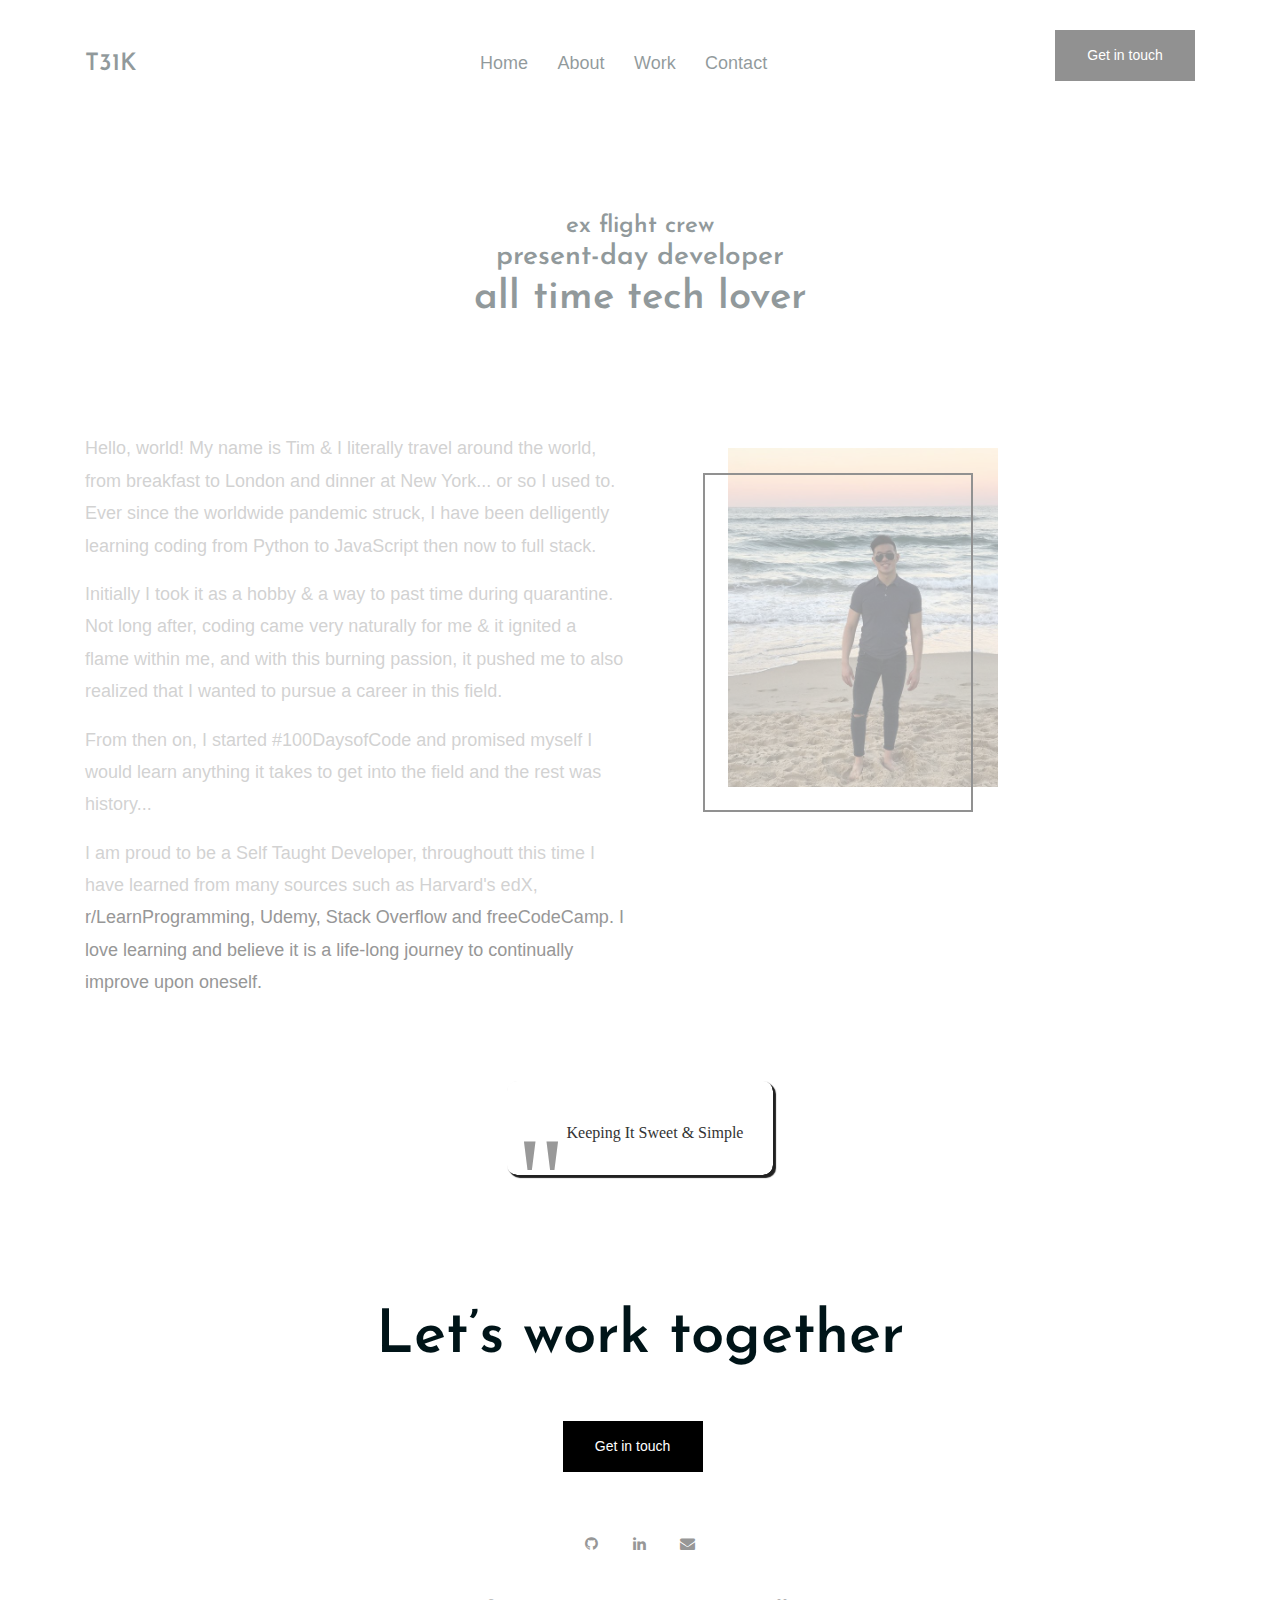
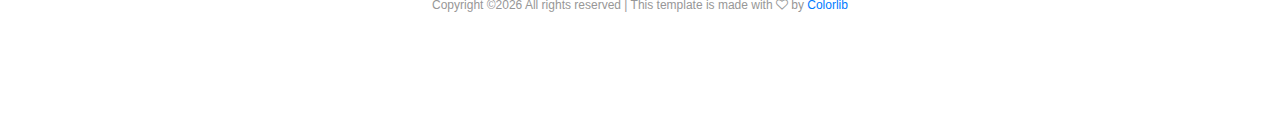
==== about.html @ 77ac190a "Update about" ====
<!DOCTYPE html>
<html lang="en">
<head>
	<title>About | T31K</title>
	<meta charset="UTF-8">
	<meta name="description" content="Riddle - Portfolio Template">
	<meta name="keywords" content="portfolio, riddle, onepage, creative, html">
	<meta name="viewport" content="width=device-width, initial-scale=1.0">
	<!-- Favicon -->   
	<link href="img/favicon.ico" rel="shortcut icon"/>

	<!-- Google Fonts -->
	<link href="https://fonts.googleapis.com/css?family=Josefin+Sans:400,400i,600,600i,700" rel="stylesheet">

	<!-- Stylesheets -->
	<link rel="stylesheet" href="css/bootstrap.min.css"/>
	<link rel="stylesheet" href="css/font-awesome.min.css"/>
	<link rel="stylesheet" href="css/style.css"/>


	<!--[if lt IE 9]>
	  <script src="https://oss.maxcdn.com/html5shiv/3.7.2/html5shiv.min.js"></script>
	  <script src="https://oss.maxcdn.com/respond/1.4.2/respond.min.js"></script>
	<![endif]-->

</head>
<body>
	<!-- Page Preloder -->
	<div id="preloder">
		<div class="loader"></div>
	</div>
	
	<!-- header section start -->
	<header class="header-section">
		<div class="container">
			<div class="row">
				<div class="col-lg-4 col-md-3">
					<div class="logo">
						<h2 class="site-logo">T31K</h2>
					</div>
				</div>
				<div class="col-lg-8 col-md-9">
					<a href="" class="site-btn header-btn">Get in touch</a>
					<nav class="main-menu">
						<ul>
							<li><a href="index.html">Home</a></li>
							<li><a href="about.html">About</a></li>
							<li><a href="work.html">Work</a></li>
							<li><a href="contact.html">Contact</a></li>
						</ul>
					</nav>
				</div>
			</div>
		</div>
		<div class="nav-switch">
			<i class="fa fa-bars"></i>
		</div>
	</header>
	<!-- header section end -->

	<!-- intro section start -->
	<section class="intro-section">
		<div class="container text-center">
			<div class="row">
				<div class="col-xl-10 offset-xl-1">
					<h4 >ex flight crew  </h4>
					<h3>present-day developer</h3>
					<h1>all time tech lover</h1>
				</div>
			</div>
		</div>
	</section>
	<!-- intro section end -->


	<!-- page section start -->
	<section class="page-section">
		<div class="container ">
			<div class="row">
				<div class="col-lg-6 mb-3">
					<p >Hello, world! My name is Tim & I literally travel around the world, from breakfast to London and dinner at New York... or so I used to. Ever since the worldwide pandemic struck, I have been delligently learning coding from Python to JavaScript then now to full stack. </p>
					<p>Initially I took it as a hobby & a way to past time during quarantine. Not long after, coding came very naturally for me & it ignited a flame within me, and with this burning passion, it pushed me to also realized that I wanted to pursue a career in this field. </p>
					<p>From then on, I started #100DaysofCode and promised myself I would learn anything it takes to get into the field and the rest was history...</p>	
					<p>I am proud to be a Self Taught Developer, throughoutt this time I have learned from many sources such as Harvard's edX, r/LearnProgramming, Udemy, Stack Overflow and freeCodeCamp. I love learning and believe it is a life-long journey to continually improve upon oneself. </p>
				
				</div>
				<div class="col-lg-5 offset-lg-1  mt-3 mx-auto w-100">
					<figure class="pic-frame">
						<img src="img/about.png" alt="">
					</figure>
				</div>
				
				<div class="blockquotetext w-100">	
				<blockquote>
					Keeping It Sweet & Simple
					
				  </blockquote>
				</div> 
			</div>
		</div>
	</section>
	<!-- page section end -->

	<!-- footer section start -->
	<footer class="footer-section text-center">
		<div class="container">
			<h2 class="section-title mb-5">Let’s work together</h2>
			<a href="malito@t31kmunwong@gmail.com" class="site-btn">Get in touch</a>
			<div class="social-links">
				<a href="github.com/T31K"><span class="fa fa-github"></span></a>
				<a href="linkedin.com/in/teikmunwong"><span class="fa fa-linkedin"></span></a>
				<a href="mailto:t31kmunwong@gmail.com"><span class="fa fa-envelope"></span></a>
				
			</div>
			<div class="copyright"><!-- Link back to Colorlib can't be removed. Template is licensed under CC BY 3.0. -->
Copyright &copy;<script>document.write(new Date().getFullYear());</script> All rights reserved | This template is made with <i class="fa fa-heart-o" aria-hidden="true"></i> by <a href="https://colorlib.com" target="_blank">Colorlib</a>
<!-- Link back to Colorlib can't be removed. Template is licensed under CC BY 3.0. -->
</div>
		</div>
	</footer>
	<!-- footer section end -->


	<!--====== Javascripts & Jquery ======-->
	<script src="js/jquery-2.1.4.min.js"></script>
	<script src="js/bootstrap.min.js"></script>
	<script src="js/mixitup.min.js"></script>
	<script src="js/magnific-popup.min.js"></script>
	<script src="js/main.js"></script>
</body>
</html>
---- css/style.css ----
/* =================================
------------------------------------
  Riddle - Portfolio
  Version: 1.0
 ------------------------------------ 
 ====================================*/

/*----------------------------------------*/
/* Template default CSS
/*----------------------------------------*/

html,
body {
  height: 100%;
  font-family: 'Josefin Sans', sans-serif;
}

h1,
h2,
h3,
h4,
h5,
h6 {
  color: #001418;
  margin: 0;
  font-weight: 600;
  font-family: 'Josefin Sans', sans-serif;
}

p {
  font-size: 18px;
  color: #979797;
  line-height: 1.8;
}

img {
  max-width: 100%;
}

input:focus,
select:focus,
button:focus,
textarea:focus {
  outline: none;
}

a:hover,
a:focus {
  text-decoration: none;
  outline: none;
}

ul,
ol {
  padding: 0;
  margin: 0;
}

/*------------------------
  Helper css
--------------------------*/
.body-pad {
  padding: 0 40px;
}

.spad {
  padding: 100px 0;
}

.pt100 {
  padding-top: 100px;
}

.set-bg {
  background-repeat: no-repeat;
  background-size: cover;
}

.section-title {
  font-size: 60px;
}

.section-title span {
  color: #979797;
}

/*------------------------
  Common Elements
--------------------------*/
.element {
  margin-bottom: 100px;
}

.element:last-child {
  margin-bottom: 0;
}

/*=== Preloder ===*/
#preloder {
  position: fixed;
  width: 100%;
  height: 100%;
  top: 0;
  left: 0;
  z-index: 999999;
  background: #fff;
}

.loader {
  width: 30px;
  height: 30px;
  border: 3px solid #000;
  position: absolute;
  top: 50%;
  left: 50%;
  margin-top: -13px;
  margin-left: -13px;
  border-radius: 60px;
  border-left-color: transparent;
  animation: loader 0.8s linear infinite;
  -webkit-animation: loader 0.8s linear infinite;
}

@keyframes loader {
  0% {
    -webkit-transform: rotate(0deg);
            transform: rotate(0deg);
  }
  50% {
    -webkit-transform: rotate(180deg);
            transform: rotate(180deg);
  }
  100% {
    -webkit-transform: rotate(360deg);
            transform: rotate(360deg);
  }
}

@-webkit-keyframes loader {
  0% {
    -webkit-transform: rotate(0deg);
  }
  50% {
    -webkit-transform: rotate(180deg);
  }
  100% {
    -webkit-transform: rotate(360deg);
  }
}

/*=== Buttons ===*/
.site-btn {
  display: inline-block;
  font-size: 14px;
  min-width: 140px;
  text-align: center;
  padding: 15px 10px;
  position: relative;
  color: #fff;
  border: none;
  background-color: #000;
  margin-right: 15px;
  z-index: 1;
}

.site-btn.btn-fade {
  background-color: #979797;
}

.site-btn.btn-line {
  background: none;
  border: 2px solid #000;
  color: #000;
  padding: 13px 10px;
}

.site-btn.btn-line:hover {
  color: #000;
}

.site-btn.btn-line-fade {
  background: none;
  border: 2px solid #979797;
  color: #979797;
  padding: 13px 10px;
}

.site-btn.btn-line-fade:hover {
  color: #979797;
}

.site-btn:hover {
  color: #fff;
}

/*===  Accordion  ===*/
.accordion-area .panel {
  margin-bottom: 30px;
}

.accordion-area .panel-header {
  background: #000;
  color: #fff;
  display: block;
  padding: 12px 50px;
  padding-left: 30px;
  font-size: 14px;
  font-weight: 600;
  position: relative;
  border: 2px solid #000;
  -webkit-transition: all 0.4s ease-out 0s;
  -o-transition: all 0.4s ease-out 0s;
  transition: all 0.4s ease-out 0s;
}

.accordion-area .panel-header.active {
  background: transparent;
  color: #000;
}

.accordion-area .panel-header.active .panel-link:after {
  content: "-";
  color: #000;
}

.accordion-area .panel-header.active .panel-link.collapsed:after {
  content: "+";
}

.accordion-area .panel-link {
  position: absolute;
  right: 0;
  top: 0;
  height: 100%;
  width: 50px;
  border: none;
  cursor: pointer;
  background: transparent;
}

.accordion-area .panel-body p {
  font-size: 14px;
  margin-bottom: 0;
  padding-top: 25px;
}

.accordion-area .panel-body {
  padding: 0 5px;
}

.accordion-area .panel-link:after {
  content: "+";
  position: absolute;
  left: 50%;
  font-size: 16px;
  font-weight: 700;
  top: 50%;
  color: #fff;
  line-height: 16px;
  margin-top: -8px;
  margin-left: -4px;
}

/*===  Tab  ===*/
.tab-element .nav-tabs {
  border-bottom: none;
  margin-bottom: 35px;
}

.tab-element .nav-tabs .nav-link {
  border: 2px solid #000;
  background: #000;
  border-radius: 0;
  margin-right: 10px;
  font-size: 14px;
  font-weight: 500;
  color: #222;
  padding: 15px 40px;
  min-width: 118px;
  font-size: 16px;
  color: #fff;
  margin-bottom: 10px;
}

.tab-element .nav-tabs .nav-item:last-child .nav-link {
  margin-right: 0;
}

.tab-element .nav-tabs .nav-link.active {
  background: transparent;
  color: #000;
}

.tab-element .tab-pane h4 {
  font-size: 18px;
  margin: 25px 0 20px;
}

.tab-element .tab-pane p {
  font-size: 14px;
}

.circle-progress {
  text-align: center;
  position: relative;
}

.circle-progress canvas {
  -webkit-transform: rotate(90deg);
  -ms-transform: rotate(90deg);
  transform: rotate(90deg);
}

.circle-progress .progress-info {
  position: absolute;
  width: 100%;
  top: 30%;
}

.circle-progress .progress-info h2 {
  font-size: 36px;
}

.circle-progress .progress-info p {
  color: #979797;
  font-size: 16px;
  line-height: normal;
}

/*===  Icon Box  ===*/
.icon-box {
  display: -webkit-box;
  display: -ms-flexbox;
  display: flex;
}

.icon-box .icon h2 {
  font-size: 60px;
}

.icon-box .icon-box-content {
  padding-left: 25px;
  padding-top: 10px;
}

.icon-box .icon-box-content h3 {
  font-size: 24px;
  margin-bottom: 25px;
}

/*------------------------
    Header Section
--------------------------*/
.header-section {
  padding-top: 30px;
  padding-bottom: 20px;
  position: relative;
}

.site-logo {
  font-size: 24px;
  padding-top: 20px;
}

.main-menu ul {
  list-style: none;
}

.main-menu ul li {
  display: inline;
}

.main-menu ul li a {
  display: inline-block;
  font-size: 18px;
  color: #001418;
  margin-left: 15px;
  margin-right: 10px;
  padding: 20px 0 5px;
}

.header-btn {
  float: right;
  margin-right: 0;
}

.nav-switch {
  display: none;
}

/*------------------------
    Intro Section
--------------------------*/
.intro-section {
  padding: 110px 0;
}

/*------------------------
    Portfolio Section
--------------------------*/
.portfolio-section {
  overflow: hidden;
}

.portfolio-filter {
  list-style: none;
  padding-bottom: 100px;
}

.portfolio-filter li {
  font-size: 16px;
  display: inline-block;
  margin-right: 30px;
  padding-bottom: 10px;
  color: #979797;
  cursor: pointer;
}

.portfolio-filter li.mixitup-control-active {
  color: #001418;
}

.portfolios-area .gallery-block {
  padding: 0;
}

.gallery-block {
  position: relative;
}

.portfolio-item {
  display: block;
  width: 100%;
  height: 600px;
  background-position: center center;
  position: relative;
  margin-bottom: 30px;
}

.portfolio-item .pi-inner {
  position: absolute;
  width: 100%;
  height: 100%;
  left: 0;
  top: 0;
  background: transparent;
  -webkit-transition: all 0.4s ease 0s;
  -o-transition: all 0.4s ease 0s;
  transition: all 0.4s ease 0s;
}


.portfolio-item .pi-inner h2 {
  opacity: 0;
  font-size: 30px;
  font-weight: 400;
  position: absolute;
  left: 50px;
  bottom: 50px;
  color: #fff;
  letter-spacing: 10px;
  -webkit-transition: all 0.3s ease 0s;
  -o-transition: all 0.3s ease 0s;
  transition: all 0.3s ease 0s;
}

.portfolio-item:hover .pi-inner {
  background: rgba(0, 20, 24, 0.8);
}


.portfolio-item:hover .pi-inner h2 {
  opacity: 1;
  letter-spacing: 0;
}

.portfolio-meta {
  padding-bottom: 45px;
}

.portfolio-meta h2 {
  font-size: 24px;
}

.portfolio-meta p {
  font-size: 14px;
  color: #a6a6a6;
  margin-bottom: 0;
}

.portfolio-intro {
  display: block;
}

.img-popup-warp .mfp-content {
  opacity: 0;
  -webkit-transform: scale(0.8);
  -ms-transform: scale(0.8);
  transform: scale(0.8);
  -webkit-transition: all 0.4s;
  -o-transition: all 0.4s;
  transition: all 0.4s;
}

.img-popup-warp.mfp-ready .mfp-content {
  opacity: 1;
  -webkit-transform: scale(1);
  -ms-transform: scale(1);
  transform: scale(1);
}

/*------------------------
    Footer Section
--------------------------*/
.footer-section {
  padding: 110px 0;
}

.footer-section .copyright {
  font-size: 12px;
  color: #979797;
}

.social-links {
  margin-top: 60px;
  margin-bottom: 40px;
}

.social-links a {
  color: #979797;
  font-size: 15px;
  margin-right: 30px;
}

.social-links a:last-child {
  margin-right: 0;
}

/*------------------------
    About Page
--------------------------*/
.pic-frame {
  position: relative;
  padding-left: 25px;
  padding-bottom: 25px;
  display: inline-block;
}

.pic-frame:after {
  position: absolute;
  content: "";
  width: calc(100% - 25px);
  height: calc(100% - 25px);
  bottom: 0;
  left: 0;
  border: 2px solid #000;
  z-index: 1;
}

.milestone {
  margin-top: 15px;
}

.milestone h2 {
  font-size: 60px;
}

.milestone h2 span {
  font-size: 18px;
  color: #979797;
}

/*------------------------
    Blog Page
--------------------------*/
.blog-item {
  margin-bottom: 70px;
}

.blog-item .read-more {
  color: #000;
  position: relative;
  display: inline-block;
  padding-bottom: 5px;
  line-height: 18px;
  font-size: 18px;
}

.blog-item .read-more:after {
  position: absolute;
  content: '';
  width: 100%;
  height: 2px;
  bottom: 0;
  left: 0;
  background: #000;
}

.thumb {
  margin-bottom: 30px;
}

.blog-content h2 {
  font-size: 24px;
  margin-bottom: 15px;
}

.blog-content .blog-meta {
  font-size: 13px;
  color: #979797;
  margin-bottom: 30px;
}

.blog-content p {
  margin-bottom: 30px;
}

/*------------------------
    Contact Page
--------------------------*/
.contect-tect {
  text-align: center;
  margin-bottom: 70px;
}

.contect-tect h2 {
  font-size: 24px;
  margin-bottom: 30px;
}

.contect-tect p {
  font-size: 17px;
}

.contact-form {
  display: block;
  width: 100%;
}

.contact-form input {
  padding-left: 25px;
  height: 60px;
  width: 100%;
  border: none;
  border-bottom: 2px solid #000;
  margin-bottom: 30px;
  font-size: 12px;
}

.contact-form textarea {
  padding-left: 25px;
  height: 200px;
  width: 100%;
  border: none;
  border-bottom: 2px solid #000;
  margin-bottom: 30px;
  font-size: 12px;
}

.contact-form ::-webkit-input-placeholder {
  font-style: italic;
}

.contact-form :-ms-input-placeholder {
  font-style: italic;
}

.contact-form ::-ms-input-placeholder {
  font-style: italic;
}

.contact-form ::placeholder {
  font-style: italic;
}

/* ===========================
  Responsive
==============================*/
@media only screen and (max-width: 1448px) {
  .home-2.container {
    width: auto;
  }
}

/* Medium screen : 992px. */
@media only screen and (min-width: 992px) and (max-width: 1199px) {
  .portfolio-item {
    height: 450px;
  }
}

/* Tablet :768px. */
@media only screen and (min-width: 768px) and (max-width: 991px) {
  .body-pad {
    padding: 0 30px;
  }
  .portfolio-item {
    height: 350px;
  }
}

/* Large Mobile :480px. */
@media only screen and (max-width: 767px) {
  .body-pad {
    padding: 0 15px;
  }
  .main-menu {
    position: absolute;
    background: #efefef;
    width: 100%;
    z-index: 999;
    left: 0;
    top: 30px;
    padding-top: 15px;
    display: none;
  }
  .main-menu ul li a {
    padding: 10px 15px;
    border-bottom: 1px solid #ddd;
    display: block;
  }
  .main-menu ul li {
    display: block;
  }
  .main-menu ul li:last-child a {
    border-bottom: none;
  }
  .home-2 {
    text-align: left;
  }
  .home-2 .main-menu {
    top: 99px;
  }
  .nav-switch {
    position: absolute;
    right: 25px;
    font-size: 30px;
    color: #333;
    top: 35px;
    display: block;
  }
  .header-btn {
    display: none;
  }
  .section-title {
    font-size: 45px;
  }
  .portfolio-filter {
    text-align: center;
  }
}

/* small Mobile :320px. */
@media only screen and (max-width: 479px) {
  .section-title {
    font-size: 30px;
  }
}

.fsd{
  font-size: 2rem;
  color: #f2aaaa;
  padding-left: 1.5em;
  padding-right: 1.5em;
}

.title{
  color: #a6dcef;
}

@import url('https://fonts.googleapis.com/css2?family=Poppins:wght@200;300;400;500;600;700&display=swap');
*{
  margin: 0;
  padding: 0;
  box-sizing: border-box;
  font-family: 'Poppins', sans-serif;
}

::selection{
  color: #fff;
  background: #6665ee;
}
.skill-bars{
  margin: 0 auto;
  padding: 25px 30px;
  width: 80%;
  height: 25rem;
  background: #fff;
  box-shadow: 5px 5px 20px rgba(0,0,0,0.2);
  border-radius: 10px;
}
.skill-bars .bar{
  margin: 20px 0;
}
.skill-bars .bar:first-child{
  margin-top: 0px;
}
.skill-bars .bar .info{
  margin-bottom: 5px;
}
.skill-bars .bar .info span{
  font-weight: 500;
  font-size: 17px;
  opacity: 0;
  animation: showText 0.5s 1s linear forwards;
}
@keyframes showText {
  100%{
    opacity: 1;
  }
}
.skill-bars .bar .progress-line{
  height: 10px;
  width: 100%;
  background: #f0f0f0;
  position: relative;
  transform: scaleX(0);
  transform-origin: left;
  border-radius: 10px;
  box-shadow: inset 0 1px 1px rgba(0,0,0,0.05),
              0 1px rgba(255,255,255,0.8);
  animation: animate 1s cubic-bezier(1,0,0.5,1) forwards;
}
@keyframes animate {
  100%{
    transform: scaleX(1);
  }
}
.bar .progress-line span{
  height: 100%;
  position: absolute;
  border-radius: 10px;
  transform: scaleX(0);
  transform-origin: left;
  background: #3282b8;
  animation: animate 1s 1s cubic-bezier(1,0,0.5,1) forwards;
}
.bar .progress-line.html span{
  width: 90%;
}
.bar .progress-line.css span{
  width: 60%;
}
.bar .progress-line.jquery span{
  width: 85%;
}
.bar .progress-line.python span{
  width: 50%;
}
.bar .progress-line.mysql span{
  width: 75%;
}
.progress-line span::before{
  position: absolute;
  content: "";
  top: -10px;
  right: 0;
  height: 0;
  width: 0;
  border: 7px solid transparent;
  border-bottom-width: 0px;
  border-right-width: 0px;
  border-top-color: #000;
  opacity: 0;
  animation: showText2 0.5s 1.5s linear forwards;
}
.progress-line span::after{
  position: absolute;
  top: -28px;
  right: 0;
  font-weight: 500;
  background: #000;
  color: #fff;
  padding: 1px 8px;
  font-size: 12px;
  border-radius: 3px;
  opacity: 0;
  animation: showText2 0.5s 1.5s linear forwards;
}
@keyframes showText2 {
  100%{
    opacity: 1;
  }
}
.progress-line.html span::after{
  content: "90%";
}
.progress-line.css span::after{
  content: "60%";
}
.progress-line.jquery span::after{
  content: "85%";
}
.progress-line.python span::after{
  content: "50%";
}
.progress-line.mysql span::after{
  content: "75%";
}
blockquote {
  position: relative;
  display: inline-block;
  background: ;
  padding: 40px 30px 30px 60px;
  border-radius: 10px;
  font-family: 'Bitter', serif;
  color: #333;
  text-align: left;
  
  box-shadow: 1px 1px 1px #222,
              2px 2px 1px #222,
              3px 3px 1px #222;
  transition-duration: .3s;
  
  span.author {
    position: relative;
    display: block;
    text-align: right;
    margin-top: 5px;
    color: #999;
    
    i {
      position: relative;
      background: #eee;
      padding-left: 5px;
      font-style: italic;
      z-index: 5;
    }
    
    &::before {
      display: block;
      content: "";
      position: absolute;
      top: 50%;
      left: 0;
      width: 100%;
      height: 1px;
      background: #ccc;
      z-index: 1;
    }
  }
  
  &:hover {
    box-shadow: 1px 1px 5px #999,
                2px 2px 6px #999,
                3px 3px 7px #999;
  }
  
  &::before {
    display: block;
    position: absolute;
    top: 10px;
    left: 10px;
    content: "\"";
    font-family: 'Bitter', serif;
    font-size: 120px;
    color: #999
  }
}

.blockquotetext{
  text-align: center;
  padding-top: 50px;
}


@keyframes load{
  from {
    width: 0%
  }
}
@-webkit-keyframes load{
  from {
    width: 0%
  }
}
@-moz-keyframes load{
  from {
    width: 0%
  }
}
@-o-keyframes load{
  from {
    width: 0%
  }
}

.bar{
  background-color: none;
  padding: 2px;
  border-radius: 15px;
  margin-bottom: 5px;
  font-size: 14px;
  color: #FFF;
  font-weight: 200;
}
.bar::before{
  content:  attr(data-skill);
  background-color: #f3b0ff;
  display: inline-block;
  padding: 5px 0 5px 10px;
  border-radius: inherit;
  animation: load 2s 0s;
  -webkit-animation: load 2s 0s;
  -moz-animation: load 2s 0s;
  -o-animation: load 2s 0s;
}

.bar.front::before{
  background-color: #3282b8;
}
.bar.back::before{
  background-color: #0f4c75;
}

.bar.learning::before{
  width: calc(20% - 10px);
}
.bar.basic::before{
  width: calc(40% - 10px);
}
.bar.intermediate::before{
  width: calc(60% - 10px);
}
.bar.advanced::before{
  width: calc(80% - 10px);
}
.bar.expert::before{
  width: calc(100% - 10px);
}

.view-btn{
  margin: 0 auto !important;
  align-content: center !important;
  width: 50%;
  height: 50%;
  background: black !important;
  border: none !important;
}
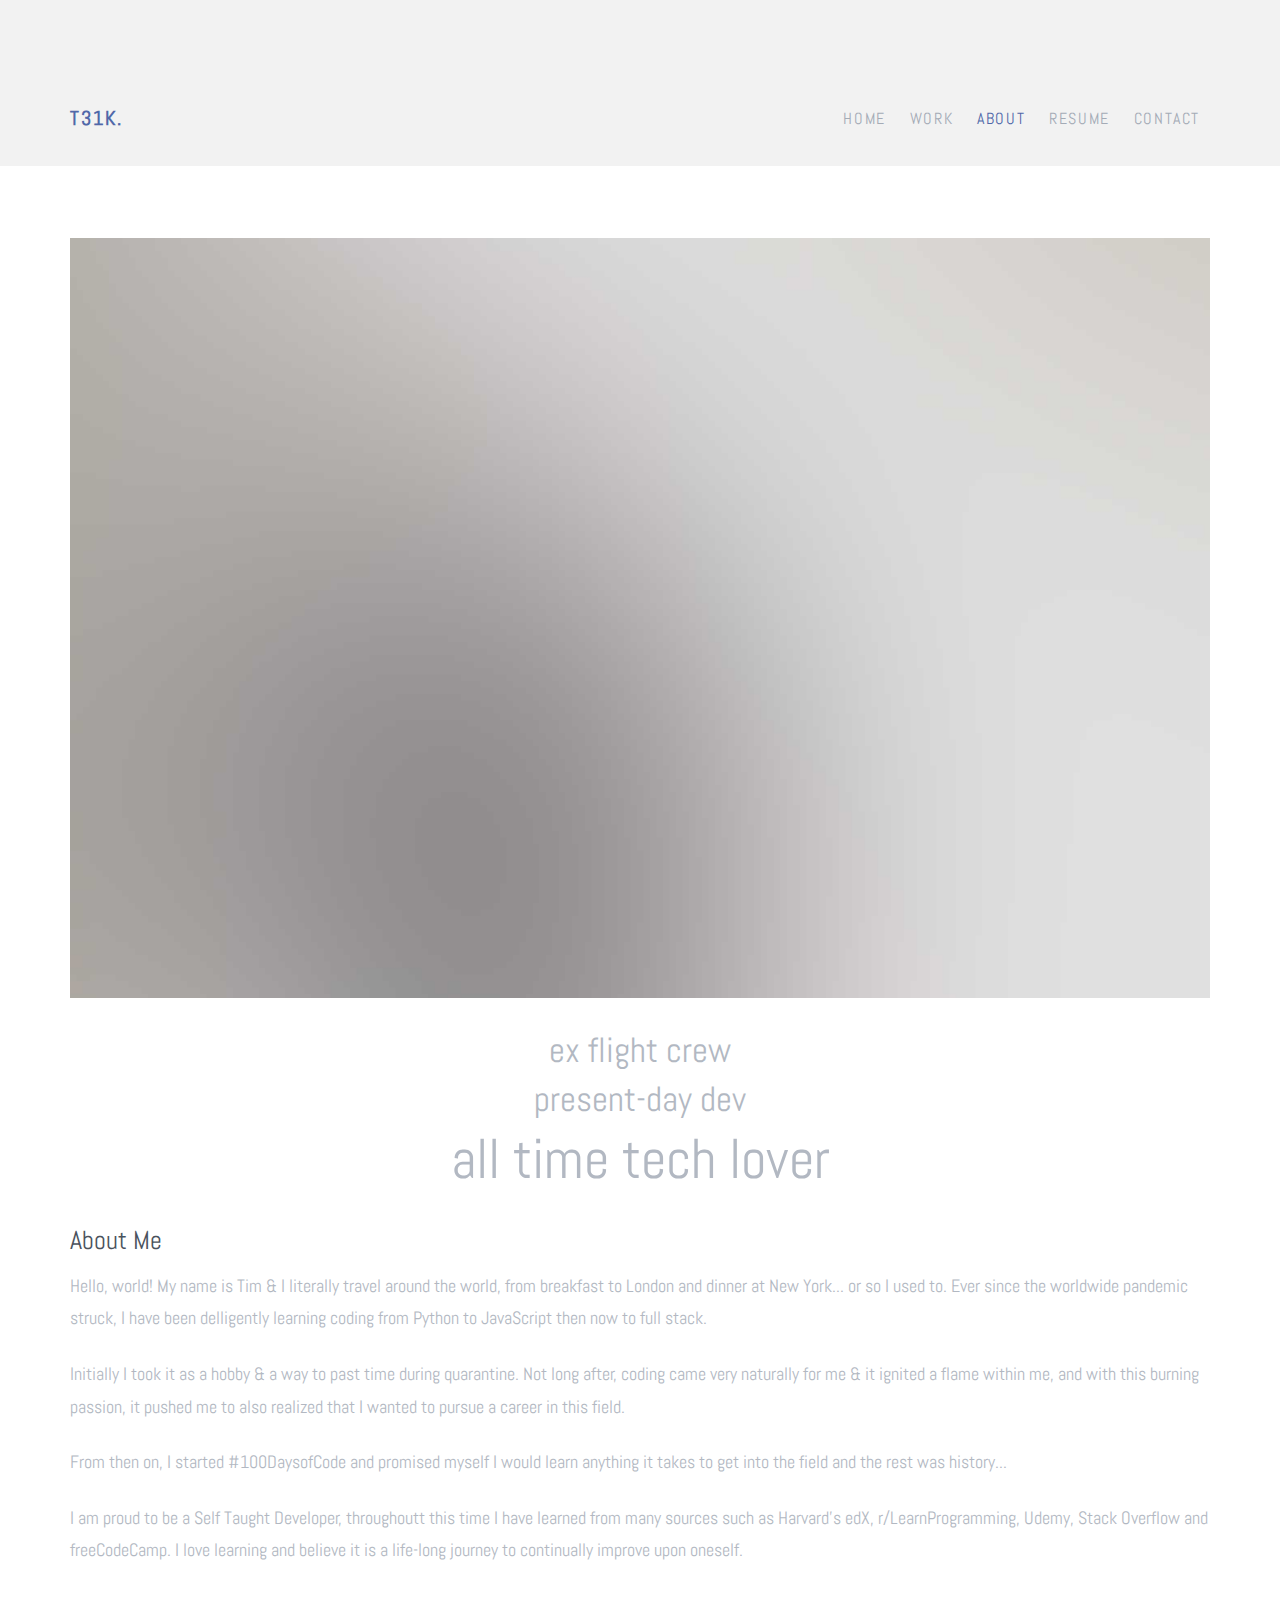
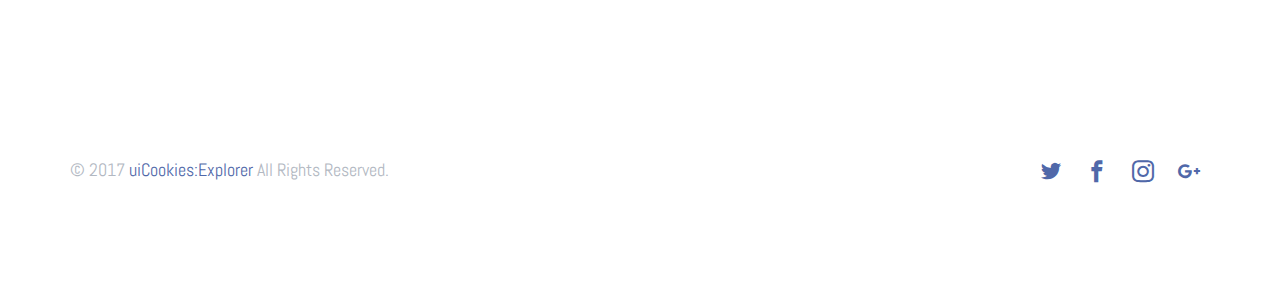
==== commit 856934b1: "Revamp theme" ====
--- a/about.html
+++ b/about.html
@@ -1,131 +1,105 @@
-<!DOCTYPE html>
-<html lang="en">
-<head>
-	<title>About | T31K</title>
-	<meta charset="UTF-8">
-	<meta name="description" content="Riddle - Portfolio Template">
-	<meta name="keywords" content="portfolio, riddle, onepage, creative, html">
-	<meta name="viewport" content="width=device-width, initial-scale=1.0">
-	<!-- Favicon -->   
-	<link href="img/favicon.ico" rel="shortcut icon"/>
-
-	<!-- Google Fonts -->
-	<link href="https://fonts.googleapis.com/css?family=Josefin+Sans:400,400i,600,600i,700" rel="stylesheet">
-
-	<!-- Stylesheets -->
-	<link rel="stylesheet" href="css/bootstrap.min.css"/>
-	<link rel="stylesheet" href="css/font-awesome.min.css"/>
-	<link rel="stylesheet" href="css/style.css"/>
-
-
-	<!--[if lt IE 9]>
-	  <script src="https://oss.maxcdn.com/html5shiv/3.7.2/html5shiv.min.js"></script>
-	  <script src="https://oss.maxcdn.com/respond/1.4.2/respond.min.js"></script>
-	<![endif]-->
-
-</head>
-<body>
-	<!-- Page Preloder -->
-	<div id="preloder">
-		<div class="loader"></div>
-	</div>
-	
-	<!-- header section start -->
-	<header class="header-section">
-		<div class="container">
-			<div class="row">
-				<div class="col-lg-4 col-md-3">
-					<div class="logo">
-						<h2 class="site-logo">T31K</h2>
-					</div>
-				</div>
-				<div class="col-lg-8 col-md-9">
-					<a href="" class="site-btn header-btn">Get in touch</a>
-					<nav class="main-menu">
-						<ul>
-							<li><a href="index.html">Home</a></li>
-							<li><a href="about.html">About</a></li>
-							<li><a href="work.html">Work</a></li>
-							<li><a href="contact.html">Contact</a></li>
-						</ul>
-					</nav>
-				</div>
-			</div>
-		</div>
-		<div class="nav-switch">
-			<i class="fa fa-bars"></i>
-		</div>
-	</header>
-	<!-- header section end -->
-
-	<!-- intro section start -->
-	<section class="intro-section">
-		<div class="container text-center">
-			<div class="row">
-				<div class="col-xl-10 offset-xl-1">
-					<h4 >ex flight crew  </h4>
-					<h3>present-day developer</h3>
-					<h1>all time tech lover</h1>
-				</div>
-			</div>
-		</div>
-	</section>
-	<!-- intro section end -->
-
-
-	<!-- page section start -->
-	<section class="page-section">
-		<div class="container ">
-			<div class="row">
-				<div class="col-lg-6 mb-3">
-					<p >Hello, world! My name is Tim & I literally travel around the world, from breakfast to London and dinner at New York... or so I used to. Ever since the worldwide pandemic struck, I have been delligently learning coding from Python to JavaScript then now to full stack. </p>
-					<p>Initially I took it as a hobby & a way to past time during quarantine. Not long after, coding came very naturally for me & it ignited a flame within me, and with this burning passion, it pushed me to also realized that I wanted to pursue a career in this field. </p>
-					<p>From then on, I started #100DaysofCode and promised myself I would learn anything it takes to get into the field and the rest was history...</p>	
-					<p>I am proud to be a Self Taught Developer, throughoutt this time I have learned from many sources such as Harvard's edX, r/LearnProgramming, Udemy, Stack Overflow and freeCodeCamp. I love learning and believe it is a life-long journey to continually improve upon oneself. </p>
-				
-				</div>
-				<div class="col-lg-5 offset-lg-1  mt-3 mx-auto w-100">
-					<figure class="pic-frame">
-						<img src="img/about.png" alt="">
-					</figure>
-				</div>
-				
-				<div class="blockquotetext w-100">	
-				<blockquote>
-					Keeping It Sweet & Simple
-					
-				  </blockquote>
-				</div> 
-			</div>
-		</div>
-	</section>
-	<!-- page section end -->
-
-	<!-- footer section start -->
-	<footer class="footer-section text-center">
-		<div class="container">
-			<h2 class="section-title mb-5">Let’s work together</h2>
-			<a href="malito@t31kmunwong@gmail.com" class="site-btn">Get in touch</a>
-			<div class="social-links">
-				<a href="github.com/T31K"><span class="fa fa-github"></span></a>
-				<a href="linkedin.com/in/teikmunwong"><span class="fa fa-linkedin"></span></a>
-				<a href="mailto:t31kmunwong@gmail.com"><span class="fa fa-envelope"></span></a>
-				
-			</div>
-			<div class="copyright"><!-- Link back to Colorlib can't be removed. Template is licensed under CC BY 3.0. -->
-Copyright &copy;<script>document.write(new Date().getFullYear());</script> All rights reserved | This template is made with <i class="fa fa-heart-o" aria-hidden="true"></i> by <a href="https://colorlib.com" target="_blank">Colorlib</a>
-<!-- Link back to Colorlib can't be removed. Template is licensed under CC BY 3.0. -->
-</div>
-		</div>
-	</footer>
-	<!-- footer section end -->
-
-
-	<!--====== Javascripts & Jquery ======-->
-	<script src="js/jquery-2.1.4.min.js"></script>
-	<script src="js/bootstrap.min.js"></script>
-	<script src="js/mixitup.min.js"></script>
-	<script src="js/magnific-popup.min.js"></script>
-	<script src="js/main.js"></script>
-</body>
+<!DOCTYPE html>
+<html lang="en">
+  <head>
+    <meta charset="utf-8">
+    <meta name="viewport" content="width=device-width, initial-scale=1">
+    <title>About | T31K</title>
+    <meta name="description" content="Free Bootstrap Theme by uicookies.com">
+    <meta name="keywords" content="free website templates, free bootstrap themes, free template, free bootstrap, free website template">
+    
+    <link href="https://fonts.googleapis.com/css?family=Abel" rel="stylesheet">
+    <link rel="stylesheet" href="css/styles-merged.css">
+    <link rel="stylesheet" href="css/style.min.css">
+    <link rel="stylesheet" href="css/custom.css">
+
+    <!--[if lt IE 9]>
+      <script src="js/vendor/html5shiv.min.js"></script>
+      <script src="js/vendor/respond.min.js"></script>
+    <![endif]-->
+  </head>
+  <body>
+
+  <!-- START: header -->
+  
+  <div class="probootstrap-loader"></div>
+
+  <header role="banner" class="probootstrap-header">
+    <div class="container">
+        <a href="index.html" class="probootstrap-logo">T31K<span>.</span></a>
+        
+        <a href="#" class="probootstrap-burger-menu visible-xs" ><i>Menu</i></a>
+        <div class="mobile-menu-overlay"></div>
+
+        <nav role="navigation" class="probootstrap-nav hidden-xs">
+          <ul class="probootstrap-main-nav">
+            <li><a href="index.html">Home</a></li>
+            <li><a href="work.html">Work</a></li>
+            <li class="active"><a href="about.html">About</a></li>
+            <li><a href="resume.html">Resume</a></li>
+            <li><a href="contact.html">Contact</a></li>
+          </ul>
+          <div class="extra-text visible-xs"> 
+            <a href="#" class="probootstrap-burger-menu"><i>Menu</i></a>
+            <h5>Tim Wong</h5>
+            <p>Keeping it Sweet & Simple</p>
+            <h5>Connect</h5>
+            <ul class="social-buttons">
+              <li><a href="https://github.com/T31K"><i class="icon-github2"></i></a></li>
+              <li><a href="https://linkedin.com/in/teikmunwong"><i class="icon-linkedin"></i></a></li>
+              <li><a href="mailto:t31kmunwong@gmail.com"><i class="icon-mail"></i></a></li>
+            </ul>
+          </div>
+        </nav>
+    </div>
+  </header>
+  <!-- END: header -->
+
+  <section class="probootstrap-section">
+    <div class="container">
+      <div class="row">
+        <div class="col-md-12">
+          <p><img src="img/img_8.jpg" class="img-responsive" alt="Free Bootstrap Template by uicookies.com"></p>
+        </div>
+      </div>
+      <div class="row">
+        <div class="col-md-12">
+          <h5 class="text-center">ex flight crew</h5>
+          <h5 class="text-center">present-day dev</h5>
+          <h6 class="text-center">all time tech lover</h6>
+          <h2>About Me</h2>
+          <p>Hello, world! My name is Tim & I literally travel around the world, from breakfast to London and dinner at New York... or so I used to. Ever since the worldwide pandemic struck, I have been delligently learning coding from Python to JavaScript then now to full stack.</p>
+          <p>Initially I took it as a hobby & a way to past time during quarantine. Not long after, coding came very naturally for me & it ignited a flame within me, and with this burning passion, it pushed me to also realized that I wanted to pursue a career in this field.</p>
+          <p>From then on, I started #100DaysofCode and promised myself I would learn anything it takes to get into the field and the rest was history...</p>
+          <p>I am proud to be a Self Taught Developer, throughoutt this time I have learned from many sources such as Harvard's edX, r/LearnProgramming, Udemy, Stack Overflow and freeCodeCamp. I love learning and believe it is a life-long journey to continually improve upon oneself.</p>
+        </div>
+      </div>
+    </div>
+  </section>
+  <!-- END section -->
+
+  <footer class="probootstrap-footer" role="contentinfo">
+    <div class="container">
+      <div class="row">
+        <div class="col-md-12">
+          <p class="probootstrap-copyright">&copy; 2017 <a href="https://uicookies.com/">uiCookies:Explorer</a> All Rights Reserved.</p>
+          <ul class="probootstrap-social">
+            <li><a href="#"><i class="icon-twitter"></i></a></li>
+            <li><a href="#"><i class="icon-facebook2"></i></a></li>
+            <li><a href="#"><i class="icon-instagram2"></i></a></li>
+            <li><a href="#"><i class="icon-google-plus"></i></a></li>
+          </ul>
+        </div>
+      </div>
+    </div>
+  </footer>
+
+  <div class="gototop js-top">
+    <a href="#" class="js-gotop"><i class="icon-chevron-thin-up"></i></a>
+  </div>
+  
+
+  <script src="js/scripts.min.js"></script>
+  <script src="js/main.min.js"></script>
+  <script src="js/custom.js"></script>
+  </body>
 </html>--- a/css/style.min.css
+++ b/css/style.min.css
@@ -0,0 +1,8 @@
+/*!==============================
+ * Theme Name: Explorer
+ * Theme URL: https://probootstrap.com/explorer-free-photography-website-template-using-bootstrap
+ * Version: 1.0
+ * Author: ProBootstrap.com
+ * Author URL: https://probootstrap.com
+ * License: Released for free under the Creative Commons Attribution 3.0 license (probootstrap.com/license)
+ */.probootstrap-logo,body{font-family:Abel,sans-serif}.btn,.probootstrap-footer-widget .heading,.probootstrap-logo,.probootstrap-main-nav li a{letter-spacing:.1em;text-transform:uppercase}@font-face{font-family:icomoon;src:url(../fonts/icomoon/icomoon.eot?1z9v6x);src:url(../fonts/icomoon/icomoon.eot?1z9v6x#iefix) format("embedded-opentype"),url(../fonts/icomoon/icomoon.ttf?1z9v6x) format("truetype"),url(../fonts/icomoon/icomoon.woff?1z9v6x) format("woff"),url(../fonts/icomoon/icomoon.svg?1z9v6x#icomoon) format("svg");font-weight:400;font-style:normal}html{overflow-x:hidden;font-size:1em}body{background:#fff;font-size:18px;line-height:1.8;font-weight:300;color:#b2b8c2}::selection{background:#5068A9;color:#fff}::-moz-selection{background:#5068A9;color:#fff}.page-title h1,.probootstrap-card .probootstrap-card-text .probootstrap-card-heading,.probootstrap-panel .panel .panel-title,.section-heading h2,.service .heading,.service.left-icon h3,h1,h2,h3,h4{margin:1.414em 0 .5em;line-height:1.2;font-weight:300;color:#4a525d}.page-title h1,h1{margin-top:0;font-size:1.602em}.section-heading h2,h2{font-size:1.424em}.probootstrap-card .probootstrap-card-text .probootstrap-card-heading,.service .heading,.service.left-icon h3,h3{font-size:1.266em}.probootstrap-panel .panel .panel-title,h4{font-size:1.125em}.font_small,small{font-size:.889em}figure,ol,p,ul{margin-bottom:1.3em}a{-webkit-transition:.3s all;transition:.3s all;color:#5068A9}a:focus,a:hover{color:#485d98;text-decoration:none!important}.probootstrap-header{padding-top:100px;padding-bottom:30px;width:100%;z-index:12;position:relative;background:#F2F2F2;top:0}.probootstrap-logo{float:left;color:#5068A9;padding-left:0;font-size:20px;display:block;font-weight:900}.probootstrap-logo:active,.probootstrap-logo:focus,.probootstrap-logo:hover{color:#5068A9}@media screen and (max-width:768px){.probootstrap-header{padding-top:30px;padding-bottom:30px}.probootstrap-logo{padding-left:0}}.probootstrap-nav{float:right;margin:2px 0 0}.probootstrap-mobile-menu-active .probootstrap-nav{text-align:left;position:fixed;display:block!important;overflow-y:auto;top:0;right:0;bottom:0;z-index:1100;height:100vh;width:300px;background:#000;padding:40px;-webkit-transition:.3s all ease-out;transition:.3s all ease-out;-webkit-transform:translateX(300px);transform:translateX(300px)}.probootstrap-mobile-menu-active .probootstrap-nav .extra-text{display:block;float:left;clear:both;margin-top:30px;font-size:16px;color:rgba(255,255,255,.5)}.probootstrap-mobile-menu-active .probootstrap-nav .extra-text .social-buttons{padding:0;margin:0 0 20px}.probootstrap-mobile-menu-active .probootstrap-nav .extra-text .social-buttons li{display:inline-block;zoom:1;padding:0;margin:0}.probootstrap-mobile-menu-active .probootstrap-nav .extra-text .social-buttons li a{color:#fff;padding:10px}.probootstrap-mobile-menu-active .probootstrap-nav .extra-text .social-buttons li:first-child a{padding-left:0}.probootstrap-mobile-menu-active .probootstrap-nav .extra-text h5{text-transform:uppercase;font-size:12px;font-weight:700;letter-spacing:.1em;color:#fff}.probootstrap-mobile-menu-active.show .probootstrap-nav{-webkit-transform:translateX(0);transform:translateX(0)}.probootstrap-main-nav{margin:0;padding:0}.probootstrap-mobile-menu-active .probootstrap-main-nav{float:left;margin-top:40px;width:100%}.probootstrap-main-nav li{margin:0;padding:0 10px;list-style:none;display:inline;font-size:16px}.probootstrap-mobile-menu-active .probootstrap-main-nav li{margin-bottom:10px;padding-left:0;padding-right:0;display:block}.probootstrap-main-nav li a{font-weight:400;padding:10px 0;color:#a4abb6}.probootstrap-main-nav li a:hover{color:#8791a0}.probootstrap-mobile-menu-active.show .probootstrap-main-nav li a{color:#5068A9}.probootstrap-mobile-menu-active .probootstrap-main-nav li a{margin-bottom:10px;padding:5px 0;display:block}.probootstrap-mobile-menu-active .probootstrap-main-nav li a:hover{color:#fff}.probootstrap-main-nav li.active a,.probootstrap-main-nav li.active a:hover{color:#5068A9}.probootstrap-header-social li a,.probootstrap-mobile-menu-active .probootstrap-main-nav li.active a{color:#fff}.mobile-menu-overlay{z-index:1099;position:fixed;top:0;bottom:0;left:0;right:0;width:100vw;height:100vh;background:rgba(0,0,0,.3);opacity:0;visibility:hidden;-webkit-transition:.3s all ease-out;transition:.3s all ease-out}.probootstrap-hover-overlay:before,.probootstrap-hover-overlay:hover:before,.probootstrap-mobile-menu-active.show .mobile-menu-overlay{opacity:1;visibility:visible}.probootstrap-header-social{position:absolute;top:34px;right:60px}.probootstrap-header-social li{display:inline;list-style:none;margin-left:5px}.probootstrap-right-nav{position:absolute;top:3px;right:0;margin:0;padding:0}.probootstrap-right-nav li{padding:0;margin:0;display:inline-block;zoom:1;list-style:none}.probootstrap-right-nav li a{padding:0 10px}.probootstrap-burger-menu{display:inline-block;width:18px;height:18px;cursor:pointer;text-decoration:none}.probootstrap-burger-menu i{position:relative;display:inline-block;width:18px;height:2px;color:#a4abb6;font:700 14px/.4 Helvetica,arial;text-transform:uppercase;text-indent:-55px;background:#a4abb6;-webkit-transition:all .2s ease-out;transition:all .2s ease-out}.probootstrap-burger-menu i::after,.probootstrap-burger-menu i::before{content:'';width:18px;height:2px;background:#a4abb6;position:absolute;left:0;-web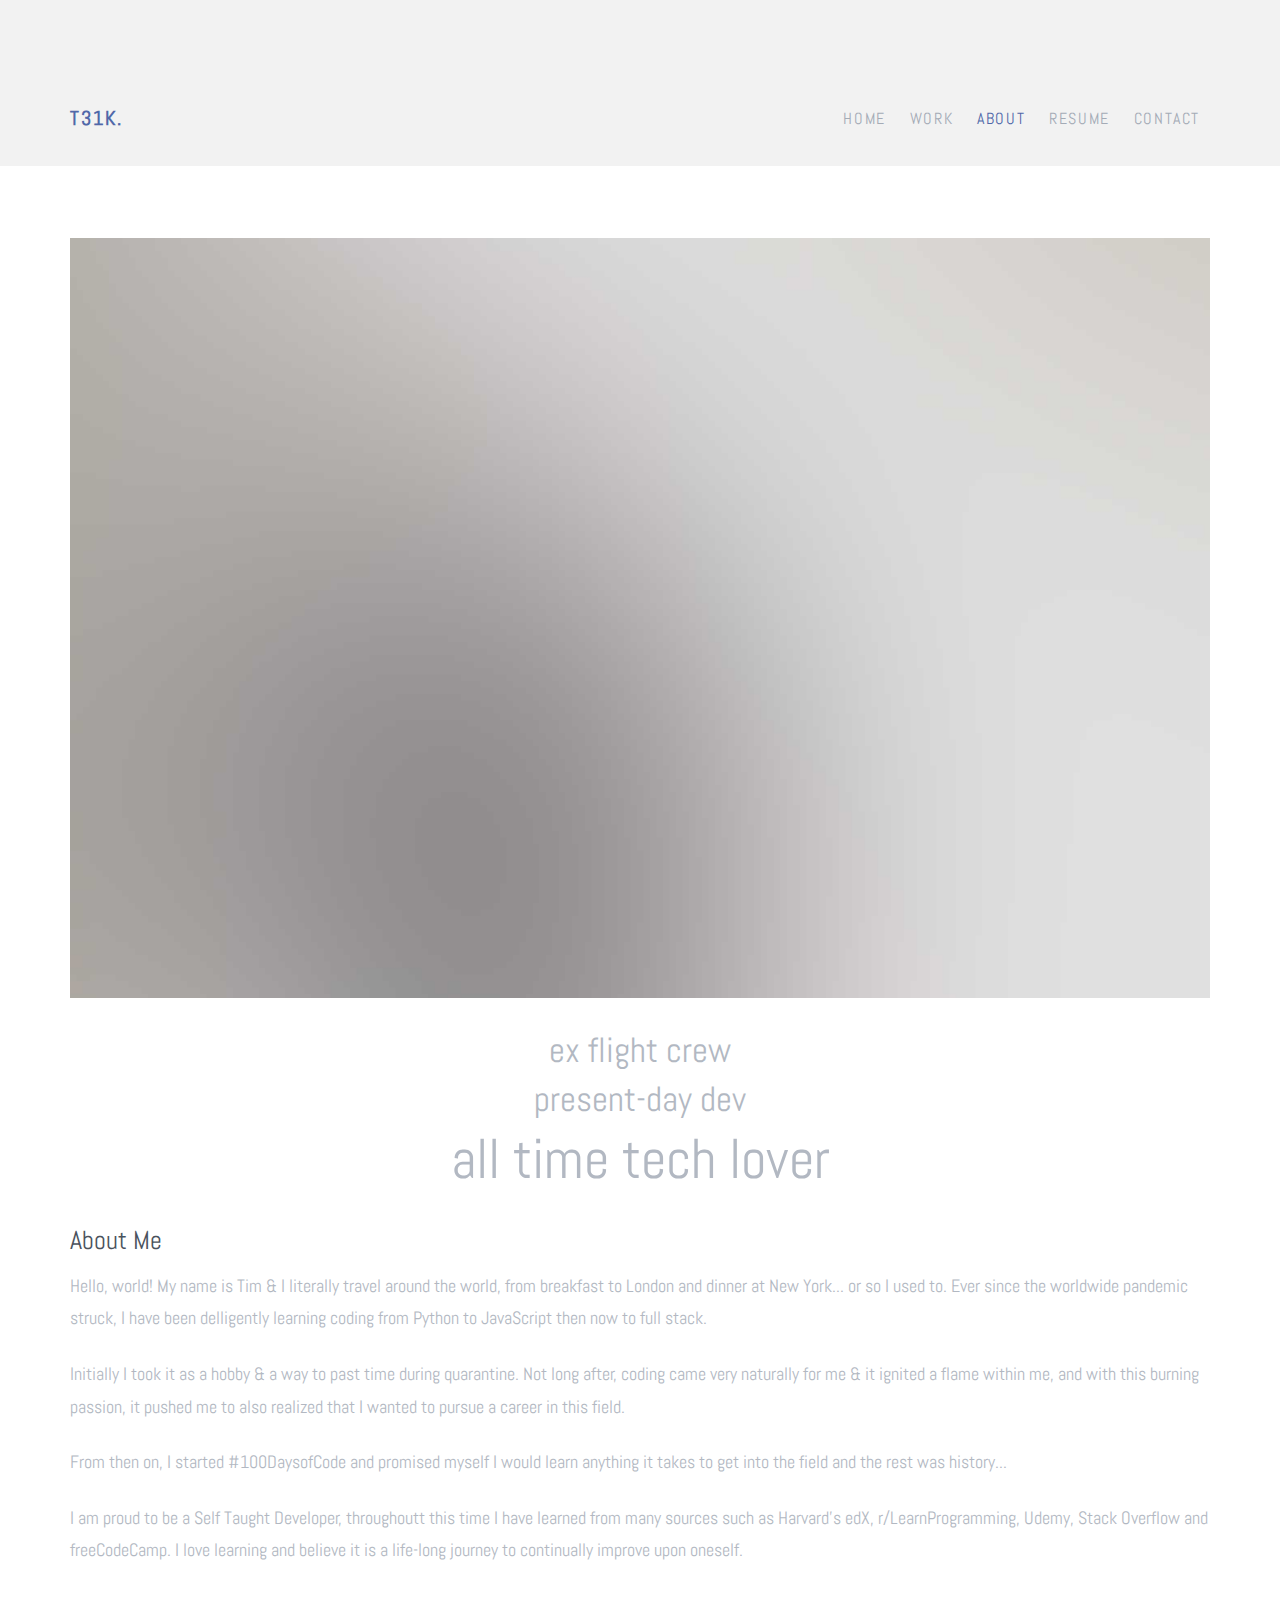
==== commit 4afaaf57: "Clean up" ====
--- a/about.html
+++ b/about.html
@@ -47,6 +47,7 @@
               <li><a href="https://github.com/T31K"><i class="icon-github2"></i></a></li>
               <li><a href="https://linkedin.com/in/teikmunwong"><i class="icon-linkedin"></i></a></li>
               <li><a href="mailto:t31kmunwong@gmail.com"><i class="icon-mail"></i></a></li>
+              <p>Theme by<a href="https://uicookies.com/"> uiCookies:Explorer</a></p>
             </ul>
           </div>
         </nav>
@@ -81,13 +82,8 @@
     <div class="container">
       <div class="row">
         <div class="col-md-12">
-          <p class="probootstrap-copyright">&copy; 2017 <a href="https://uicookies.com/">uiCookies:Explorer</a> All Rights Reserved.</p>
-          <ul class="probootstrap-social">
-            <li><a href="#"><i class="icon-twitter"></i></a></li>
-            <li><a href="#"><i class="icon-facebook2"></i></a></li>
-            <li><a href="#"><i class="icon-instagram2"></i></a></li>
-            <li><a href="#"><i class="icon-google-plus"></i></a></li>
-          </ul>
+        
+          
         </div>
       </div>
     </div>
--- a/css/custom.css
+++ b/css/custom.css
@@ -6,3 +6,54 @@
 h6{
     font-size: 3.5rem;
 }
+
+
+
+/* skills bar */
+
+
+.bar{
+    background-color: none;
+    display: block;
+    text-align: left;
+    padding: 2px;
+    border-radius: 15px;
+    margin-bottom: 5px;
+    font-size: 14px;
+    color: #FFF;
+    font-weight: 200;
+  }
+  .bar::before{
+    content:  attr(data-skill);
+    background-color: #f3b0ff;
+    display: inline-block;
+    padding: 5px 0 5px 10px;
+    border-radius: inherit;
+    animation: load 2s 0s;
+    -webkit-animation: load 2s 0s;
+    -moz-animation: load 2s 0s;
+    -o-animation: load 2s 0s;
+  }
+  
+  .bar.front::before{
+    background-color: #3282b8;
+  }
+  .bar.back::before{
+    background-color: #0f4c75;
+  }
+  
+  .bar.learning::before{
+    width: calc(20% - 10px);
+  }
+  .bar.basic::before{
+    width: calc(40% - 10px);
+  }
+  .bar.intermediate::before{
+    width: calc(60% - 10px);
+  }
+  .bar.advanced::before{
+    width: calc(80% - 10px);
+  }
+  .bar.expert::before{
+    width: calc(100% - 10px);
+  }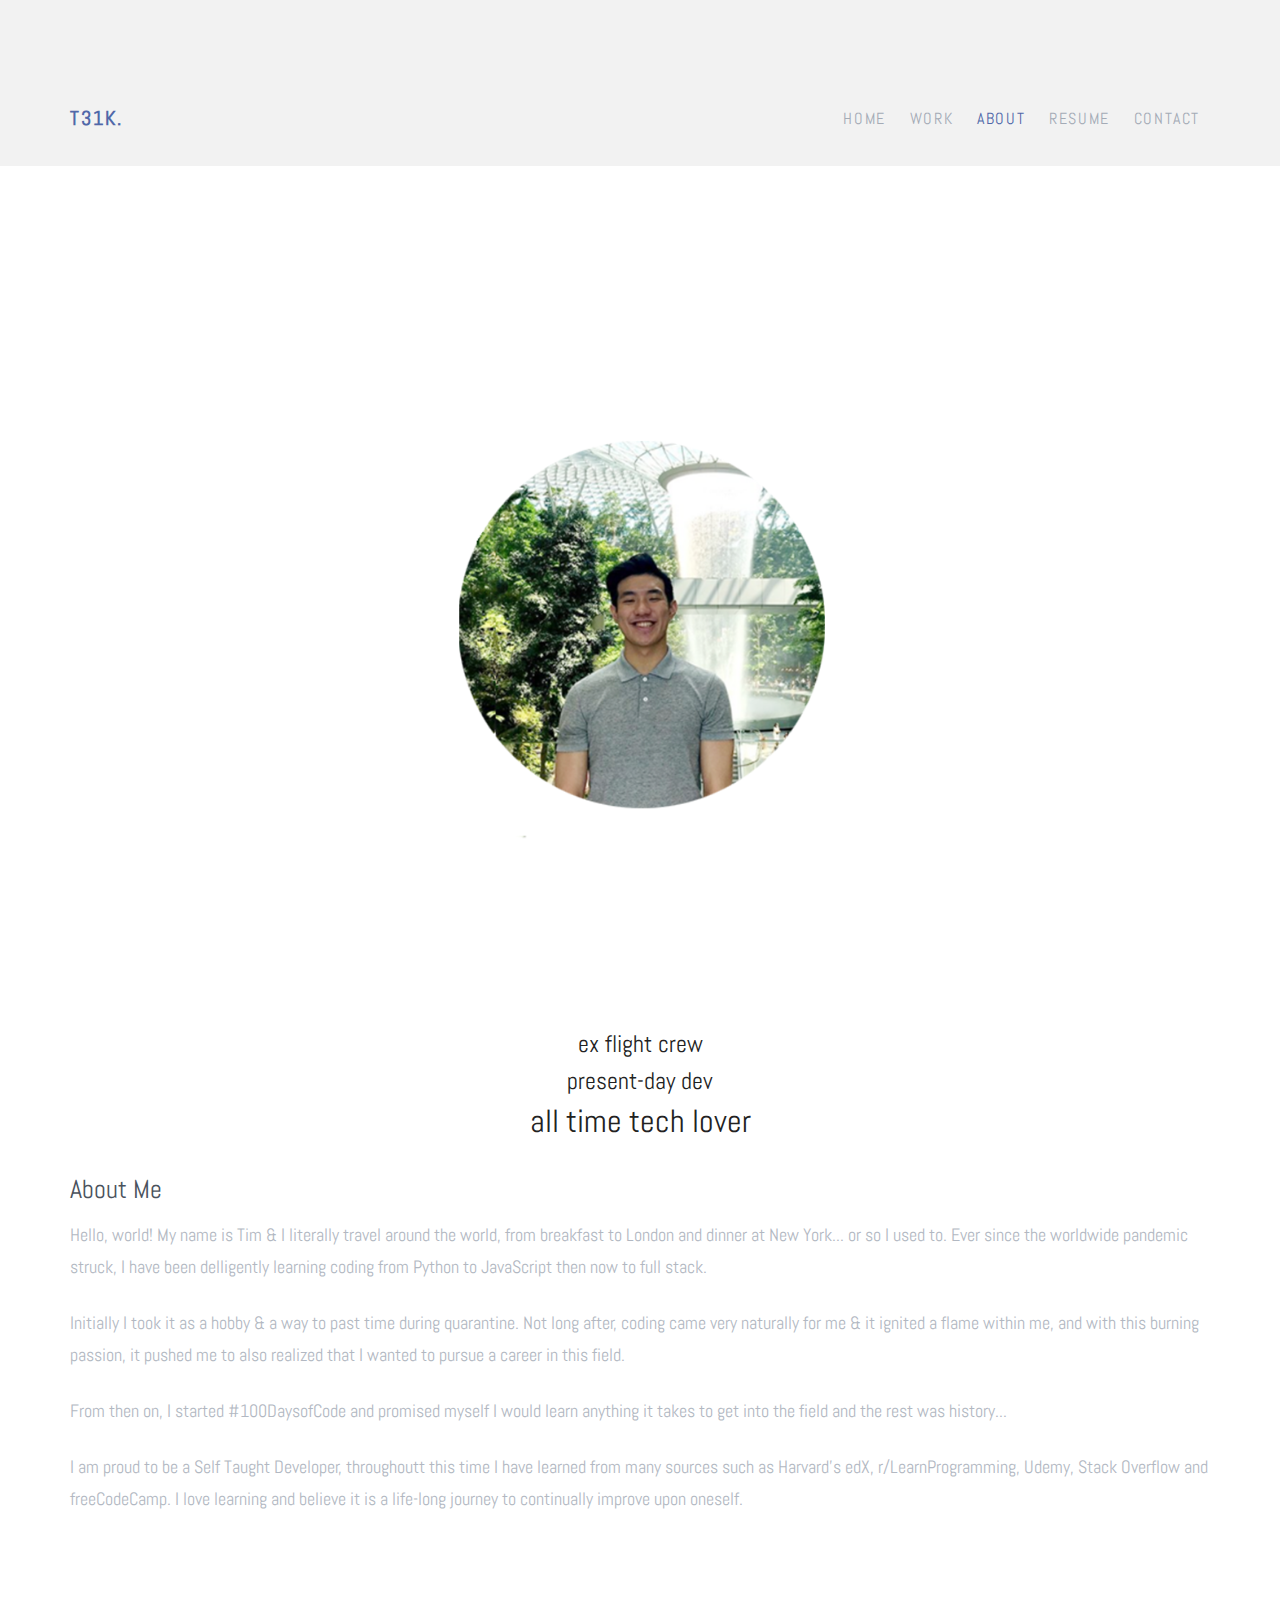
==== commit 84efa0b8: "Update resume page" ====
--- a/about.html
+++ b/about.html
@@ -59,14 +59,14 @@
     <div class="container">
       <div class="row">
         <div class="col-md-12">
-          <p><img src="img/img_8.jpg" class="img-responsive" alt="Free Bootstrap Template by uicookies.com"></p>
+          <p><img src="img/img_8.png" class="img-responsive" alt="Free Bootstrap Template by uicookies.com"></p>
         </div>
       </div>
       <div class="row">
         <div class="col-md-12">
-          <h5 class="text-center">ex flight crew</h5>
-          <h5 class="text-center">present-day dev</h5>
-          <h6 class="text-center">all time tech lover</h6>
+          <h5 class="text-center text-dark">ex flight crew</h5>
+          <h5 class="text-center text-dark">present-day dev</h5>
+          <h6 class="text-center text-dark">all time tech lover</h6>
           <h2>About Me</h2>
           <p>Hello, world! My name is Tim & I literally travel around the world, from breakfast to London and dinner at New York... or so I used to. Ever since the worldwide pandemic struck, I have been delligently learning coding from Python to JavaScript then now to full stack.</p>
           <p>Initially I took it as a hobby & a way to past time during quarantine. Not long after, coding came very naturally for me & it ignited a flame within me, and with this burning passion, it pushed me to also realized that I wanted to pursue a career in this field.</p>
--- a/css/custom.css
+++ b/css/custom.css
@@ -1,10 +1,10 @@
 h5 {
-  font-size: 2.2rem;
+  font-size: 1.5rem !important;
   
 }
 
 h6{
-    font-size: 3.5rem;
+    font-size: 2.0rem !important;
 }
 
 
@@ -56,4 +56,19 @@
   }
   .bar.expert::before{
     width: calc(100% - 10px);
-  }+  }
+
+  .text-dark {
+    color: #222 !important;
+  }
+
+  .text-italic{
+    font-style: italic;
+    font-size: 2.8rem !important;
+  }
+
+  .cap{
+    font-size: 4.3rem !important;
+  }
+
+ 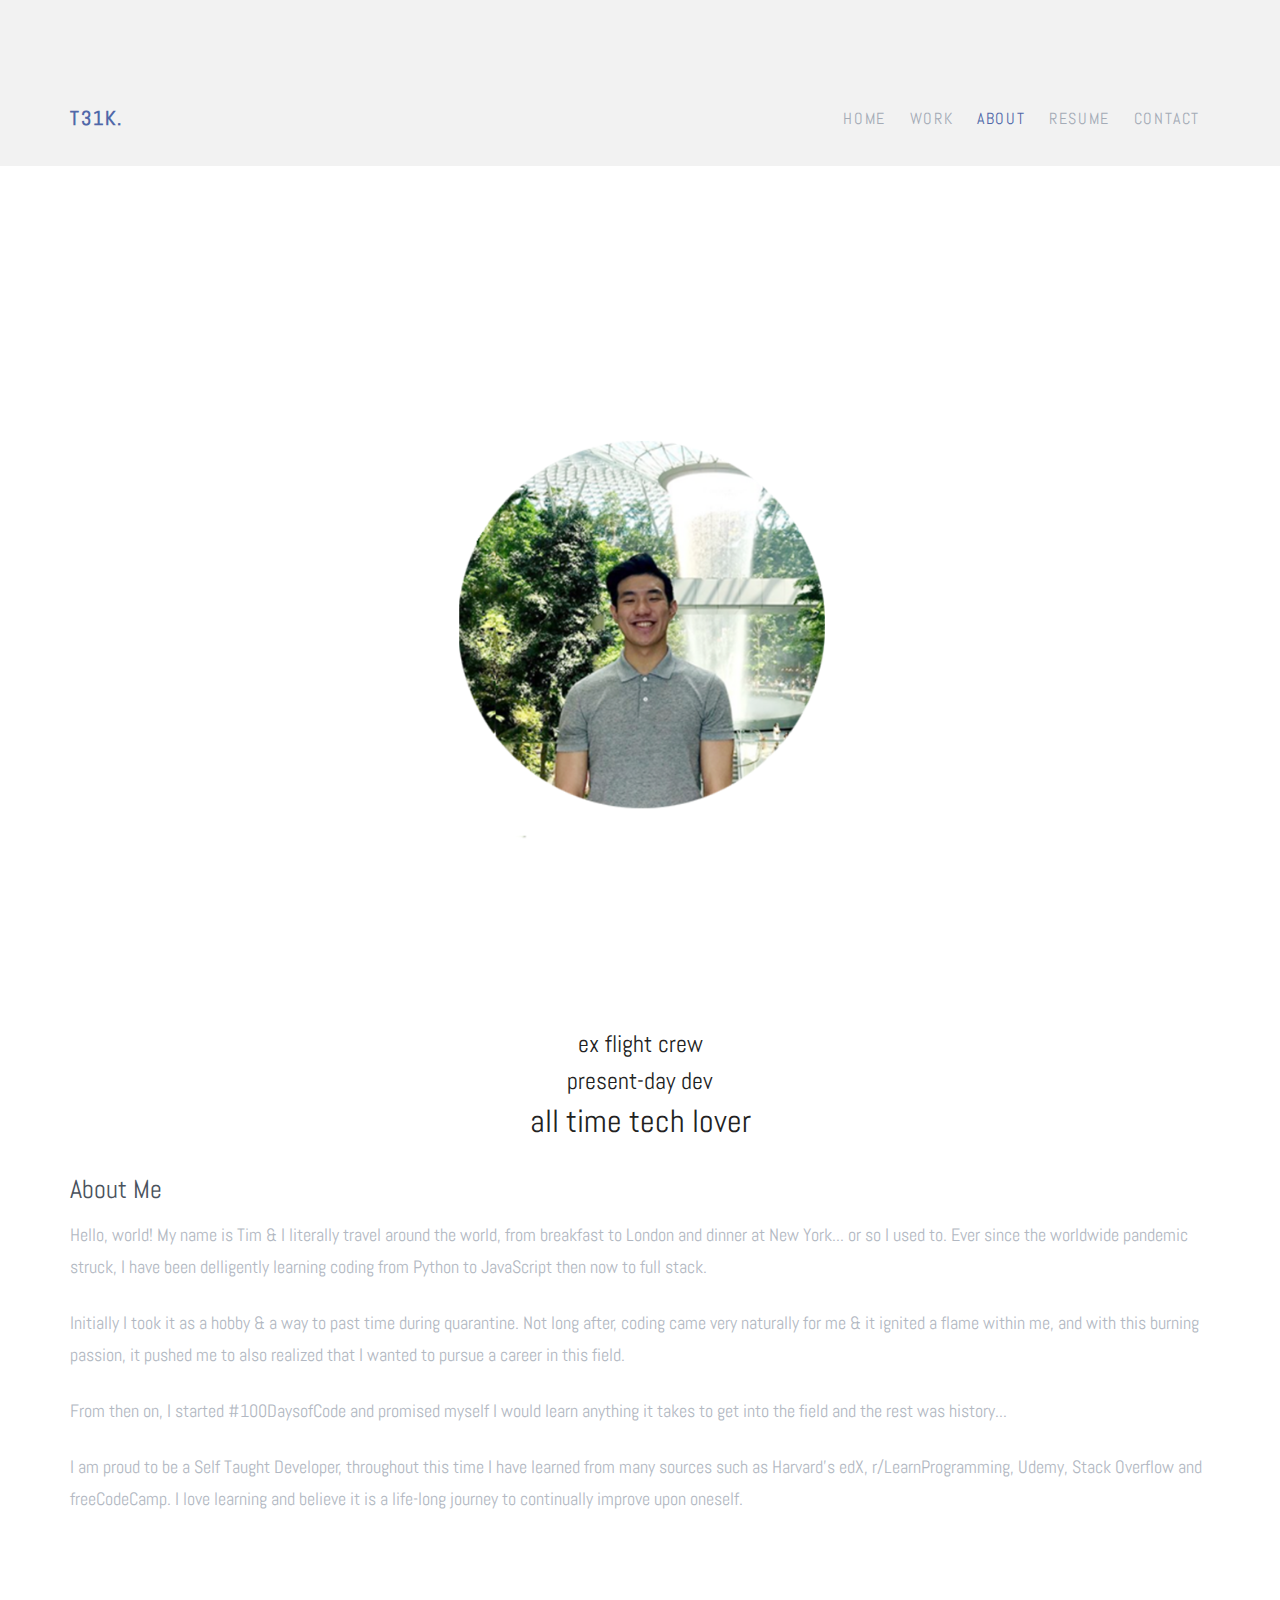
==== commit d4a794f5: "About page typo" ====
--- a/about.html
+++ b/about.html
@@ -4,8 +4,8 @@
     <meta charset="utf-8">
     <meta name="viewport" content="width=device-width, initial-scale=1">
     <title>About | T31K</title>
-    <meta name="description" content="Free Bootstrap Theme by uicookies.com">
-    <meta name="keywords" content="free website templates, free bootstrap themes, free template, free bootstrap, free website template">
+    <meta name="description" content="Tim Wong's Portfolio Site">
+    <meta name="keywords" content="Full Stack Developer">
     
     <link href="https://fonts.googleapis.com/css?family=Abel" rel="stylesheet">
     <link rel="stylesheet" href="css/styles-merged.css">
@@ -71,7 +71,7 @@
           <p>Hello, world! My name is Tim & I literally travel around the world, from breakfast to London and dinner at New York... or so I used to. Ever since the worldwide pandemic struck, I have been delligently learning coding from Python to JavaScript then now to full stack.</p>
           <p>Initially I took it as a hobby & a way to past time during quarantine. Not long after, coding came very naturally for me & it ignited a flame within me, and with this burning passion, it pushed me to also realized that I wanted to pursue a career in this field.</p>
           <p>From then on, I started #100DaysofCode and promised myself I would learn anything it takes to get into the field and the rest was history...</p>
-          <p>I am proud to be a Self Taught Developer, throughoutt this time I have learned from many sources such as Harvard's edX, r/LearnProgramming, Udemy, Stack Overflow and freeCodeCamp. I love learning and believe it is a life-long journey to continually improve upon oneself.</p>
+          <p>I am proud to be a Self Taught Developer, throughout this time I have learned from many sources such as Harvard's edX, r/LearnProgramming, Udemy, Stack Overflow and freeCodeCamp. I love learning and believe it is a life-long journey to continually improve upon oneself.</p>
         </div>
       </div>
     </div>
--- a/css/custom.css
+++ b/css/custom.css
@@ -71,4 +71,6 @@
     font-size: 4.3rem !important;
   }
 
- + .icon{
+   color: blue !important;
+ }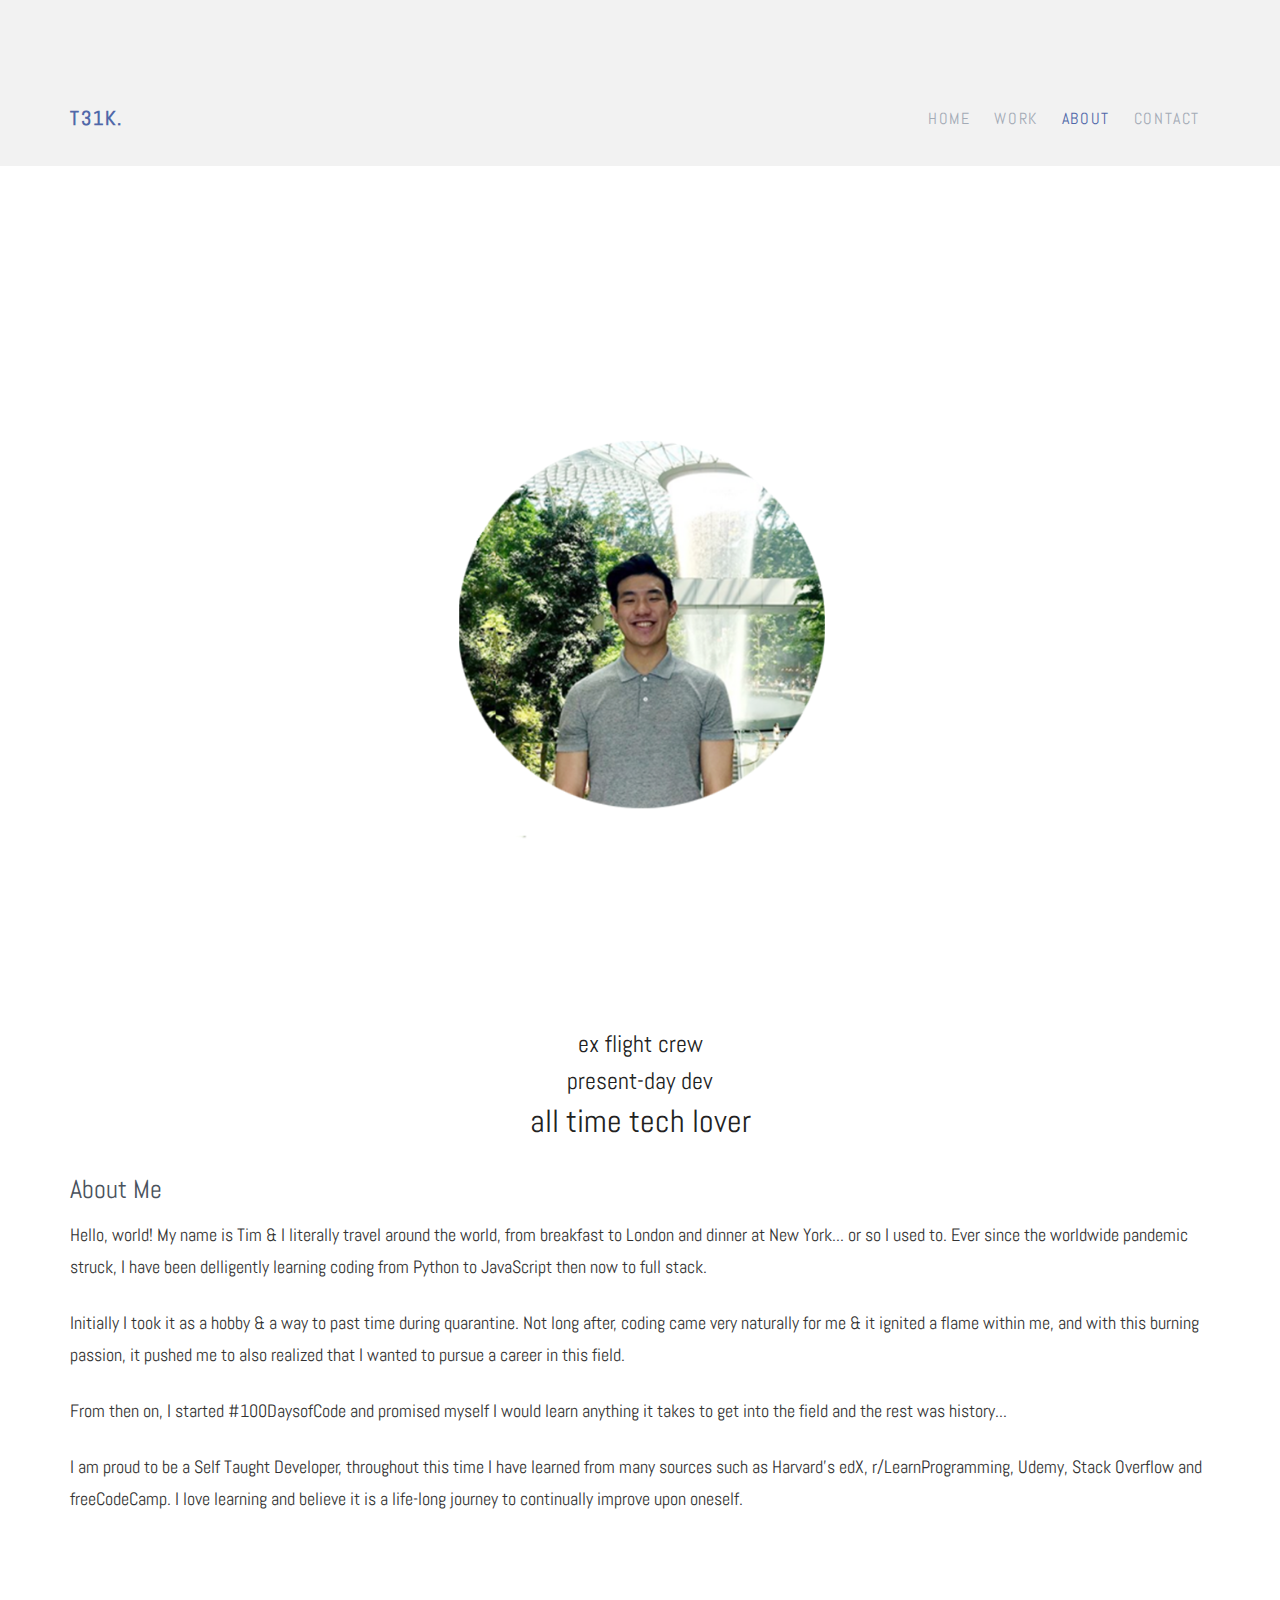
==== commit fcfde909: "Update layout" ====
--- a/about.html
+++ b/about.html
@@ -35,7 +35,6 @@
             <li><a href="index.html">Home</a></li>
             <li><a href="work.html">Work</a></li>
             <li class="active"><a href="about.html">About</a></li>
-            <li><a href="resume.html">Resume</a></li>
             <li><a href="contact.html">Contact</a></li>
           </ul>
           <div class="extra-text visible-xs"> 
@@ -47,7 +46,6 @@
               <li><a href="https://github.com/T31K"><i class="icon-github2"></i></a></li>
               <li><a href="https://linkedin.com/in/teikmunwong"><i class="icon-linkedin"></i></a></li>
               <li><a href="mailto:t31kmunwong@gmail.com"><i class="icon-mail"></i></a></li>
-              <p>Theme by<a href="https://uicookies.com/"> uiCookies:Explorer</a></p>
             </ul>
           </div>
         </nav>
--- a/css/style.min.css
+++ b/css/style.min.css
@@ -5,4 +5,4 @@
  * Author: ProBootstrap.com
  * Author URL: https://probootstrap.com
  * License: Released for free under the Creative Commons Attribution 3.0 license (probootstrap.com/license)
- */.probootstrap-logo,body{font-family:Abel,sans-serif}.btn,.probootstrap-footer-widget .heading,.probootstrap-logo,.probootstrap-main-nav li a{letter-spacing:.1em;text-transform:uppercase}@font-face{font-family:icomoon;src:url(../fonts/icomoon/icomoon.eot?1z9v6x);src:url(../fonts/icomoon/icomoon.eot?1z9v6x#iefix) format("embedded-opentype"),url(../fonts/icomoon/icomoon.ttf?1z9v6x) format("truetype"),url(../fonts/icomoon/icomoon.woff?1z9v6x) format("woff"),url(../fonts/icomoon/icomoon.svg?1z9v6x#icomoon) format("svg");font-weight:400;font-style:normal}html{overflow-x:hidden;font-size:1em}body{background:#fff;font-size:18px;line-height:1.8;font-weight:300;color:#b2b8c2}::selection{background:#5068A9;color:#fff}::-moz-selection{background:#5068A9;color:#fff}.page-title h1,.probootstrap-card .probootstrap-card-text .probootstrap-card-heading,.probootstrap-panel .panel .panel-title,.section-heading h2,.service .heading,.service.left-icon h3,h1,h2,h3,h4{margin:1.414em 0 .5em;line-height:1.2;font-weight:300;color:#4a525d}.page-title h1,h1{margin-top:0;font-size:1.602em}.section-heading h2,h2{font-size:1.424em}.probootstrap-card .probootstrap-card-text .probootstrap-card-heading,.service .heading,.service.left-icon h3,h3{font-size:1.266em}.probootstrap-panel .panel .panel-title,h4{font-size:1.125em}.font_small,small{font-size:.889em}figure,ol,p,ul{margin-bottom:1.3em}a{-webkit-transition:.3s all;transition:.3s all;color:#5068A9}a:focus,a:hover{color:#485d98;text-decoration:none!important}.probootstrap-header{padding-top:100px;padding-bottom:30px;width:100%;z-index:12;position:relative;background:#F2F2F2;top:0}.probootstrap-logo{float:left;color:#5068A9;padding-left:0;font-size:20px;display:block;font-weight:900}.probootstrap-logo:active,.probootstrap-logo:focus,.probootstrap-logo:hover{color:#5068A9}@media screen and (max-width:768px){.probootstrap-header{padding-top:30px;padding-bottom:30px}.probootstrap-logo{padding-left:0}}.probootstrap-nav{float:right;margin:2px 0 0}.probootstrap-mobile-menu-active .probootstrap-nav{text-align:left;position:fixed;display:block!important;overflow-y:auto;top:0;right:0;bottom:0;z-index:1100;height:100vh;width:300px;background:#000;padding:40px;-webkit-transition:.3s all ease-out;transition:.3s all ease-out;-webkit-transform:translateX(300px);transform:translateX(300px)}.probootstrap-mobile-menu-active .probootstrap-nav .extra-text{display:block;float:left;clear:both;margin-top:30px;font-size:16px;color:rgba(255,255,255,.5)}.probootstrap-mobile-menu-active .probootstrap-nav .extra-text .social-buttons{padding:0;margin:0 0 20px}.probootstrap-mobile-menu-active .probootstrap-nav .extra-text .social-buttons li{display:inline-block;zoom:1;padding:0;margin:0}.probootstrap-mobile-menu-active .probootstrap-nav .extra-text .social-buttons li a{color:#fff;padding:10px}.probootstrap-mobile-menu-active .probootstrap-nav .extra-text .social-buttons li:first-child a{padding-left:0}.probootstrap-mobile-menu-active .probootstrap-nav .extra-text h5{text-transform:uppercase;font-size:12px;font-weight:700;letter-spacing:.1em;color:#fff}.probootstrap-mobile-menu-active.show .probootstrap-nav{-webkit-transform:translateX(0);transform:translateX(0)}.probootstrap-main-nav{margin:0;padding:0}.probootstrap-mobile-menu-active .probootstrap-main-nav{float:left;margin-top:40px;width:100%}.probootstrap-main-nav li{margin:0;padding:0 10px;list-style:none;display:inline;font-size:16px}.probootstrap-mobile-menu-active .probootstrap-main-nav li{margin-bottom:10px;padding-left:0;padding-right:0;display:block}.probootstrap-main-nav li a{font-weight:400;padding:10px 0;color:#a4abb6}.probootstrap-main-nav li a:hover{color:#8791a0}.probootstrap-mobile-menu-active.show .probootstrap-main-nav li a{color:#5068A9}.probootstrap-mobile-menu-active .probootstrap-main-nav li a{margin-bottom:10px;padding:5px 0;display:block}.probootstrap-mobile-menu-active .probootstrap-main-nav li a:hover{color:#fff}.probootstrap-main-nav li.active a,.probootstrap-main-nav li.active a:hover{color:#5068A9}.probootstrap-header-social li a,.probootstrap-mobile-menu-active .probootstrap-main-nav li.active a{color:#fff}.mobile-menu-overlay{z-index:1099;position:fixed;top:0;bottom:0;left:0;right:0;width:100vw;height:100vh;background:rgba(0,0,0,.3);opacity:0;visibility:hidden;-webkit-transition:.3s all ease-out;transition:.3s all ease-out}.probootstrap-hover-overlay:before,.probootstrap-hover-overlay:hover:before,.probootstrap-mobile-menu-active.show .mobile-menu-overlay{opacity:1;visibility:visible}.probootstrap-header-social{position:absolute;top:34px;right:60px}.probootstrap-header-social li{display:inline;list-style:none;margin-left:5px}.probootstrap-right-nav{position:absolute;top:3px;right:0;margin:0;padding:0}.probootstrap-right-nav li{padding:0;margin:0;display:inline-block;zoom:1;list-style:none}.probootstrap-right-nav li a{padding:0 10px}.probootstrap-burger-menu{display:inline-block;width:18px;height:18px;cursor:pointer;text-decoration:none}.probootstrap-burger-menu i{position:relative;display:inline-block;width:18px;height:2px;color:#a4abb6;font:700 14px/.4 Helvetica,arial;text-transform:uppercase;text-indent:-55px;background:#a4abb6;-webkit-transition:all .2s ease-out;transition:all .2s ease-out}.probootstrap-burger-menu i::after,.probootstrap-burger-menu i::before{content:'';width:18px;height:2px;background:#a4abb6;position:absolute;left:0;-webkit-transition:all .2s ease-out;transition:all .2s ease-out}.probootstrap-burger-menu i::before{top:-7px}.probootstrap-burger-menu i::after{bottom:-7px}.probootstrap-burger-menu:hover i::before{top:-10px}.probootstrap-burger-menu:hover i::after{bottom:-10px}.probootstrap-burger-menu.active i{background:0 0}.probootstrap-burger-menu.active i::before{top:0;-webkit-transform:rotateZ(45deg);transform:rotateZ(45deg)}.probootstrap-burger-menu.active i::after{bottom:0;-webkit-transform:rotateZ(-45deg);transform:rotateZ(-45deg)}.probootstrap-mobile-menu-active.show .probootstrap-burger-menu i{color:#fff;background:#000}.probootstrap-mobile-menu-active.show .probootstrap-burger-menu i::after,.probootstrap-mobile-menu-active.show .probootstrap-burger-menu i::before{background:#fff}.probootstrap-burger-menu{position:absolute;top:30px;right:20px}.btn{border:none;border-radius:4px;-webkit-transition:.3s all ease-in;transition:.3s all ease-in;padding:10px 15px}.btn.btn-sm{font-size:13px;padding:5px 20px}.btn.btn-lg{line-height:1.5;padding-top:20px;padding-bottom:20px}.btn.btn-primary{border:2px solid #5068A9;background:#5068A9;color:#fff}.btn.btn-primary:active,.btn.btn-primary:focus,.btn.btn-primary:hover{background:#5f76b3;color:#fff;border:2px solid #5f76b3}.btn.btn-primary:active,.btn.btn-primary:focus{outline:0;border:2px solid #5f76b3}.btn.btn-ghost{background:0 0;border:2px solid #5068A9;color:#5068A9}.btn.btn-ghost:hover{background:#5068A9;color:#fff;border:2px solid #5068A9}.btn.btn-ghost:active,.btn.btn-ghost:focus{outline:0;background:0 0;color:#5068A9;border:2px solid #5068A9}.btn.btn-ghost.btn-ghost-white{background:0 0;border:2px solid #fff;color:#fff}.btn.btn-ghost.btn-ghost-white:hover{background:#fff;color:#5068A9}.btn.btn-ghost.btn-ghost-white:active,.btn.btn-ghost.btn-ghost-white:focus{outline:0;background:#fff;color:#5068A9;border:2px solid #fff}.btn.btn-black,.btn.btn-black:active,.btn.btn-black:focus,.btn.btn-black:hover{background:#000;border:1px solid #000;color:#fff}.btn.btn-black:active,.btn.btn-black:focus{outline:0}.probootstrap-section{padding:4em 0;position:relative;z-index:2}.probootstrap-section.probootstrap-section-sm{padding:3em 0}.probootstrap-section.probootstrap-border-top{border-top:1px solid rgba(0,0,0,.1)}.probootstrap-section.probootstrap-border-bottom{border-bottom:1px solid rgba(0,0,0,.1)}.probootstrap-section>.container.probootstrap-border-top{padding-top:50px;border-top:1px solid rgba(0,0,0,.1)}.probootstrap-cta,.probootstrap-footer{border-top:2px solid rgba(255,255,255,.1)}.probootstrap-section.probootstrap-section-colored,.probootstrap-section.probootstrap-section-dark{background:#ddf0f3;background:-webkit-gradient(linear,left top,right top,from(#ddf0f3),to(#5068a9));background:linear-gradient(to right,#ddf0f3 0,#5068a9 100%);filter:progid:DXImageTransform.Microsoft.gradient( startColorstr=$firstcolor, endColorstr=$secondcolor, GradientType=1 )}.probootstrap-section.probootstrap-section-colored .section-heading h2,.probootstrap-section.probootstrap-section-dark .section-heading h2{color:#fff}.probootstrap-section.probootstrap-section-colored .section-heading p,.probootstrap-section.probootstrap-section-dark .section-heading p{color:rgba(255,255,255,.6)}.probootstrap-section.probootstrap-section-colored .heading-with-icon,.probootstrap-section.probootstrap-section-colored .heading-with-icon i,.probootstrap-section.probootstrap-section-dark .heading-with-icon,.probootstrap-section.probootstrap-section-dark .heading-with-icon i{color:#5068A9}.probootstrap-section.probootstrap-section-colored p,.probootstrap-section.probootstrap-section-dark .section-heading h2,.probootstrap-section.probootstrap-section-dark p{color:#fff}.probootstrap-section.probootstrap-section-dark{background:#222;color:#fff}.probootstrap-section.probootstrap-section-dark .section-heading p,.probootstrap-section.probootstrap-section-dark p{color:rgba(255,255,255,.6)}.probootstrap-section.probootstrap-section-lighter{background:#f7f7f7}@media screen and (max-width:768px){.probootstrap-section{padding:3em 0}}.probootstrap-section.probootstrap-bg{background-size:cover;background-repeat:no-repeat;background-attachment:fixed;padding:8em 0}.probootstrap-section.probootstrap-bg:before{position:absolute;content:"";background:rgba(0,0,0,.6);top:0;left:0;right:0;bottom:0;z-index:-1}.probootstrap-section.probootstrap-bg .heading{margin-top:0;margin-bottom:10px;color:#fff;font-family:Abel,sans-serif;font-size:30px;line-height:30px}.probootstrap-cta :last-child,.probootstrap-panel .panel .panel-body :last-child{margin-bottom:0}.probootstrap-section.probootstrap-bg .sub-heading{font-size:20px;line-height:1.5;color:rgba(255,255,255,.7)}.probootstrap-section.probootstrap-bg .container{position:relative;z-index:2}.probootstrap-cta{border-bottom:2px solid rgba(255,255,255,.1);padding:50px 0;float:left;width:100%}.probootstrap-cta.border-bototm-none{border-bottom:none}.probootstrap-cta h2{margin-top:0;margin-bottom:0;text-transform:uppercase}.probootstrap-relative{position:relative}.probootstrap-owl-navigation{margin:0;padding:0}.probootstrap-owl-navigation.absolute{position:absolute;top:2px}@media screen and (max-width:768px){.probootstrap-owl-navigation.absolute{position:relative;margin-bottom:40px}}.probootstrap-owl-navigation.absolute.right{right:10px}.probootstrap-owl-navigation.absolute.left{left:0}.probootstrap-owl-navigation li{display:inline-block;list-style:none;margin:0;padding:0}.probootstrap-owl-navigation li a{font-size:30px;padding:0;color:#ccc}.probootstrap-owl-navigation li a:hover{color:#333}.probootstrap-footer{padding:5em 0}.probootstrap-footer .probootstrap-copyright{float:left}@media screen and (max-width:768px){.probootstrap-footer{padding:3em 0}.probootstrap-footer .probootstrap-copyright{float:none}}.probootstrap-footer .probootstrap-social{float:right}@media screen and (max-width:768px){.probootstrap-footer .probootstrap-social{float:none}}.probootstrap-footer-widget{float:left;width:100%;margin-bottom:30px}.probootstrap-footer-widget .heading{font-size:14px;margin-bottom:30px;font-weight:400}.probootstrap-footer-widget.right{text-align:right}.probootstrap-link-wrap{padding-left:40px}@media screen and (max-width:970px){.probootstrap-link-wrap{padding-left:0}}.stack-link{padding:0;margin:0;display:block}.stack-link li{list-style:none;padding:0;margin:0 0 10px}.stack-link small{font-size:12px;color:rgba(255,255,255,.2)}.stack-link a:hover small{color:#fff}.section-heading{margin-bottom:50px}.section-heading h2{font-weight:300;text-transform:uppercase;font-family:Abel,sans-serif}.lead{font-size:1.125em;line-height:1.65}.img-bg{background-size:cover;background-position:center center;background-repeat:no-repeat;height:500px;margin-bottom:16px;display:block}@media screen and (max-width:1200px){.img-bg{height:350px}}.img-bg .probootstrap-photo-details{text-align:left;bottom:20px;left:20px;position:absolute}.img-bg .probootstrap-photo-details h2,.img-bg .probootstrap-photo-details p{color:#fff;position:relative}.img-bg .probootstrap-photo-details h2{margin:0;-webkit-transition:.3s all ease;transition:.3s all ease}.img-bg .probootstrap-photo-details p{margin:0;padding:0;color:rgba(255,255,255,.5);-webkit-transition:.3s all ease;transition:.3s all ease}.img-bg:hover h2,.img-bg:hover p{margin-left:10px}figure{margin-bottom:30px}figure figcaption{margin-top:20px;display:block;color:rgba(255,255,255,.3);font-size:14px;font-style:italic;-webkit-transition:.3s all ease;transition:.3s all ease}figure:focus figcaption,figure:hover figcaption{color:rgba(255,255,255,.9)}.img-border{border:2px solid rgba(255,255,255,.1);padding:10px}.probootstrap-panel .panel{background:0 0;border:none;margin-bottom:0!important;margin-top:0!important}.probootstrap-panel .panel .panel-title{margin:0!important;padding:0!important}.probootstrap-panel .panel .panel-heading{background:0 0;border-bottom:2px solid rgba(255,255,255,.1)}.probootstrap-panel .panel .panel-heading a{padding-top:10px!important;padding-bottom:15px!important;display:block;color:rgba(255,255,255,.5);position:relative}.probootstrap-panel .panel .panel-heading a:after,.probootstrap-panel .panel .panel-heading a[aria-expanded=true]:after{font-family:icomoon;font-weight:400;text-transform:none;line-height:1;position:absolute;top:50%;right:0;speak:none;font-style:normal;font-variant:normal;-webkit-font-smoothing:antialiased;-moz-osx-font-smoothing:grayscale}.probootstrap-panel .panel .panel-heading a:after{content:"\e9f7";-webkit-transform:translateY(-50%);transform:translateY(-50%)}.probootstrap-panel .panel .panel-heading a:hover{color:#fff}.probootstrap-panel .panel .panel-heading a[aria-expanded=true]{color:#5068A9}.probootstrap-panel .panel .panel-heading a[aria-expanded=true]:after{content:"\e9e3";-webkit-transform:translateY(-50%);transform:translateY(-50%)}.probootstrap-panel .panel .panel-body{border:none!important}.probootstrap-video{position:relative}.probootstrap-video .probootstrap-video-play{position:absolute;top:0;left:0;right:0;bottom:0;z-index:10}.probootstrap-video .probootstrap-video-play i{position:absolute;top:50%;left:50%;font-size:40px;color:rgba(255,255,255,.4);-webkit-transform:translateX(-50%) translateY(-50%);transform:translateX(-50%) translateY(-50%);-webkit-transition:.3s all ease;transition:.3s all ease}.probootstrap-card.probootstrap-listing .probootstrap-card-media,.slides-text{position:relative}.probootstrap-video .probootstrap-video-play:hover i{color:#fff}.probootstrap-video .probootstrap-video-play:active,.probootstrap-video .probootstrap-video-play:focus{outline:0}.slides-text{z-index:99;padding-top:350px;max-width:600px;margin:0 auto}.slides-text h2{font-weight:100;font-size:50px;color:#fff;text-transform:uppercase}@media screen and (max-width:768px){.probootstrap-footer-widget.right{text-align:left}.slides-text h2{font-size:30px}}.slides-text p{font-size:18px}@media screen and (max-width:768px){.slides-text p{font-size:16px}.slides-text{padding-top:150px}}.probootstrap-card{margin-bottom:30px;float:left;width:100%}.probootstrap-card .probootstrap-card-media.icon{font-size:30px}.probootstrap-card .probootstrap-card-media.svg-sm .svg{height:80px;margin-bottom:0}.probootstrap-card .probootstrap-card-media.colored .svg{fill:#5068A9}.probootstrap-card .probootstrap-card-text{padding:20px}.probootstrap-card .probootstrap-card-text .probootstrap-card-heading{margin-top:0;margin-bottom:20px}.probootstrap-card .probootstrap-card-text p:last-child{margin-bottom:0}.probootstrap-card.probootstrap-listing{margin-bottom:20px;background:#fff;float:left;width:100%;-webkit-transition:.3s all ease-in-out;transition:.3s all ease-in-out;position:relative;top:0}.probootstrap-card.probootstrap-listing .probootstrap-card-media .probootstrap-love{width:40px;height:40px;line-height:40px;border-radius:50%;text-align:center;position:absolute;bottom:-20px;right:15px;background:#fff;-webkit-transition:.3s all ease-in;transition:.3s all ease-in;display:inline-block;zoom:1;-webkit-box-shadow:0 6px 8px -6px rgba(0,0,0,.1);box-shadow:0 6px 8px -6px rgba(0,0,0,.1)}.probootstrap-card.probootstrap-listing .probootstrap-card-media .probootstrap-love:focus,.probootstrap-card.probootstrap-listing .probootstrap-card-media .probootstrap-love:hover{-webkit-box-shadow:0 2px 8px -6px rgba(0,0,0,.7);box-shadow:0 2px 8px -6px rgba(0,0,0,.7);background:#5068A9;color:#fff}.probootstrap-card.probootstrap-listing .probootstrap-card-media .probootstrap-love.active{-webkit-box-shadow:0 6px 8px -6px rgba(0,0,0,.1);box-shadow:0 6px 8px -6px rgba(0,0,0,.1);background:#5068A9;color:#fff}.probootstrap-card.probootstrap-listing .probootstrap-card-text .probootstrap-listing-location{display:table;margin-bottom:20px}.probootstrap-card.probootstrap-listing .probootstrap-card-text .probootstrap-listing-location i,.probootstrap-card.probootstrap-listing .probootstrap-card-text .probootstrap-listing-location span{display:table-cell;vertical-align:top}.probootstrap-card.probootstrap-listing .probootstrap-card-text .probootstrap-listing-location i{position:relative;top:2px;width:25px}.probootstrap-card.probootstrap-listing .probootstrap-card-text .probootstrap-listing-location span{font-weight:400;font-size:14px;color:#bdbdbd}.probootstrap-card.probootstrap-listing .probootstrap-card-text .probootstrap-listing-category{margin-bottom:5px}.probootstrap-card.probootstrap-listing .probootstrap-card-text .probootstrap-listing-category span{display:inline-block;zoom:1;padding:2px 10px;border-radius:4px;color:#fff;text-transform:uppercase;font-size:10px}.probootstrap-card.probootstrap-listing .probootstrap-card-text .probootstrap-listing-category.for-sale span{background:#22EAAA}.probootstrap-card.probootstrap-listing .probootstrap-card-text .probootstrap-listing-category.for-rent span{background:#EE5A5A}.probootstrap-card.probootstrap-listing .probootstrap-card-text .probootstrap-listing-price{font-size:16px;color:#bdbdbd}.probootstrap-card.probootstrap-listing .probootstrap-card-text .probootstrap-listing-price strong{font-size:30px;font-weight:300;color:#5068A9}.probootstrap-card.probootstrap-listing .probootstrap-card-extra{float:left;background:#fff;width:100%;border-top:1px solid #f0f0f0}.probootstrap-card.probootstrap-listing .probootstrap-card-extra ul{padding:0 20px;margin:0}.probootstrap-card.probootstrap-listing .probootstrap-card-extra ul li{width:25%;float:left;padding:10px 0;margin:0;list-style:none;font-size:12px;color:#000}.probootstrap-card.probootstrap-listing .probootstrap-card-extra ul li span{display:block;color:#bdbdbd}.probootstrap-card.probootstrap-listing:focus,.probootstrap-card.probootstrap-listing:hover{top:-20px;-webkit-box-shadow:0 6px 68px -6px rgba(0,0,0,.2);box-shadow:0 6px 68px -6px rgba(0,0,0,.2)}.probootstrap-card.probootstrap-person{margin-bottom:30px;padding:15px;border:2px solid rgba(255,255,255,.1)}.probootstrap-card.probootstrap-person h2{color:#fff!important}.probootstrap-card.probootstrap-person .probootstrap-card-media{padding-top:30px}.probootstrap-card.probootstrap-person .probootstrap-card-media img{height:200px;margin:0 auto;border-radius:50%}.probootstrap-card.probootstrap-person small{color:rgba(255,255,255,.3);font-weight:400}.page-title{margin-top:120px;margin-bottom:50px;text-align:left;float:left;width:100%}.page-title h1{text-transform:uppercase;color:#fff;font-weight:300}.probootstrap-home-search{padding:30px;background:rgba(0,0,0,.85);margin-top:300px;color:#fff;text-align:center;float:left;width:100%;border-radius:4px;-webkit-box-shadow:0 6px 68px -6px rgba(0,0,0,.7);box-shadow:0 6px 68px -6px rgba(0,0,0,.7)}@media screen and (max-width:768px){.probootstrap-card.probootstrap-listing:focus,.probootstrap-card.probootstrap-listing:hover{top:0}.probootstrap-home-search{margin-top:100px}}.probootstrap-home-search form{float:left;width:100%;margin-bottom:20px}.probootstrap-home-search a{color:rgba(255,255,255,.7);text-decoration:underline}.probootstrap-home-search a:hover{color:#fff}.probootstrap-home-search .heading{font-size:24px;color:#fff;margin-top:0;margin-bottom:10px;font-weight:300}.probootstrap-home-search .probootstrap-field-group .probootstrap-fields{width:calc(100% - 200px);text-align:left;float:left}@media screen and (max-width:768px){.probootstrap-home-search .probootstrap-field-group .probootstrap-fields{width:100%}}.probootstrap-home-search .probootstrap-field-group .probootstrap-fields input,.probootstrap-home-search .probootstrap-field-group .probootstrap-fields select{border-radius:0;-webkit-appearance:none;-moz-appearance:none;appearance:none;height:50px;font-size:16px;-webkit-box-shadow:none;box-shadow:none;border:none;width:100%}.probootstrap-home-search .probootstrap-field-group .probootstrap-fields input:active,.probootstrap-home-search .probootstrap-field-group .probootstrap-fields input:focus,.probootstrap-home-search .probootstrap-field-group .probootstrap-fields select:active,.probootstrap-home-search .probootstrap-field-group .probootstrap-fields select:focus{-webkit-box-shadow:none;box-shadow:none;outline:0!important}.probootstrap-home-search .probootstrap-field-group .probootstrap-fields .search-category,.probootstrap-home-search .probootstrap-field-group .probootstrap-fields .search-field{position:relative}.probootstrap-home-search .probootstrap-field-group .probootstrap-fields .search-category i,.probootstrap-home-search .probootstrap-field-group .probootstrap-fields .search-field i{position:absolute;color:rgba(0,0,0,.3);top:50%;-webkit-transform:translateY(-50%);transform:translateY(-50%)}.probootstrap-home-search .probootstrap-field-group .probootstrap-fields .search-field{float:left;width:60%}@media screen and (max-width:768px){.probootstrap-home-search .probootstrap-field-group .probootstrap-fields .search-field{width:100%;border-bottom:1px solid #f1f1f1}}.probootstrap-home-search .probootstrap-field-group .probootstrap-fields .search-field i{left:10px}.probootstrap-home-search .probootstrap-field-group .probootstrap-fields .search-field input{padding-left:40px}.probootstrap-home-search .probootstrap-field-group .probootstrap-fields .search-category{width:40%;float:left;position:relative}@media screen and (max-width:768px){.probootstrap-home-search .probootstrap-field-group .probootstrap-fields .search-category{width:100%}}.probootstrap-home-search .probootstrap-field-group .probootstrap-fields .search-category i{right:10px}.probootstrap-home-search .probootstrap-field-group .probootstrap-fields .search-category:before{content:"";position:absolute;top:7px;bottom:7px;left:0;width:1px;background:rgba(0,0,0,.1)}#map,.probootstrap-cart a,.t2{position:relative}.probootstrap-home-search .probootstrap-field-group .btn{border-radius:0;height:50px;width:200px;float:right;padding:0}.t2{top:2px}.image-popup{margin-bottom:30px;float:left;width:100%}#map{width:100%;height:500px}@media screen and (max-width:768px){.probootstrap-home-search .probootstrap-field-group .btn{width:100%}#map{height:200px}}.probootstrap-cart a .number{letter-spacing:0;position:absolute;top:0;left:10px;display:inline-block;width:25px;font-size:12px;height:25px;margin-top:-5px;line-height:25px;text-align:center;border-radius:50%;background:#5068A9;color:#fff}.media-item,.product-item{-webkit-box-shadow:0 6px 68px -6px rgba(0,0,0,.09);box-shadow:0 6px 68px -6px rgba(0,0,0,.09);background:#fff;margin-bottom:30px;border-radius:7px;overflow:hidden}.media-item .text p:last-child,.media-item figure,.product-item .text p:last-child,.product-item figure{margin-bottom:0}.media-item .text,.product-item .text{padding:20px}.media-item .text .heading,.product-item .text .heading{font-size:20px;margin-top:0;line-height:1.4}.probootstrap-half{display:-webkit-box;display:-ms-flexbox;display:flex;-ms-flex-wrap:wrap;flex-wrap:wrap}.probootstrap-half .image-wrap,.probootstrap-half .text{width:50%}.probootstrap-half .image-wrap{overflow:hidden}@media screen and (max-width:1000px){.probootstrap-half .image-wrap,.probootstrap-half .text{width:100%}.probootstrap-half .image-wrap{height:400px;width:100%}}.probootstrap-half .image{width:100%;height:100%;background-size:cover;background-position:center center;background-repeat:no-repeat;-webkit-transition:.8s all ease-in-out;transition:.8s all ease-in-out;background-color:#5068A9}.probootstrap-half .text{padding:100px;background:#222}.probootstrap-half .text .subtitle{color:rgba(255,255,255,.2)}.probootstrap-card .probootstrap-card-text .probootstrap-half .text .probootstrap-card-heading,.probootstrap-half .text .probootstrap-card .probootstrap-card-text .probootstrap-card-heading,.probootstrap-half .text .probootstrap-panel .panel .panel-title,.probootstrap-half .text .service .heading,.probootstrap-half .text h2,.probootstrap-half .text h3,.probootstrap-half .text h4,.probootstrap-half .text h5,.probootstrap-panel .panel .probootstrap-half .text .panel-title,.service .probootstrap-half .text .heading{color:#fff}.probootstrap-card .probootstrap-card-text .probootstrap-half .text .probootstrap-card-heading,.probootstrap-half .text .probootstrap-card .probootstrap-card-text .probootstrap-card-heading,.probootstrap-half .text .service .heading,.probootstrap-half .text h3,.service .probootstrap-half .text .heading{line-height:30px;font-size:30px;margin-bottom:30px}@media screen and (max-width:768px){.probootstrap-card .probootstrap-card-text .probootstrap-half .text .probootstrap-card-heading,.probootstrap-half .text .probootstrap-card .probootstrap-card-text .probootstrap-card-heading,.probootstrap-half .text .service .heading,.probootstrap-half .text h3,.service .probootstrap-half .text .heading{font-size:24px;line-height:24px}}.probootstrap-half .text p{color:rgba(255,255,255,.5);line-height:1.5}.probootstrap-half.reverse{position:relative}.probootstrap-half.reverse .image-wrap{position:absolute;right:0;top:0;height:100%}@media screen and (max-width:1000px){.probootstrap-half .text{width:100%;padding:30px 15px;float:left}.probootstrap-half.reverse .image-wrap{position:relative;height:400px}}.probootstrap-half .btn-ghost-white{border-color:rgba(255,255,255,.2)!important}.probootstrap-half .btn-ghost-white:active,.probootstrap-half .btn-ghost-white:focus,.probootstrap-half .btn-ghost-white:hover{background:0 0!important;color:#fff!important;border-color:#5068a9!important}.probootstrap-half .service-item{position:relative;width:100%;float:left;margin-bottom:30px}.probootstrap-half .service-item .number{font-weight:700;font-size:100px;left:0;margin-left:-50px;top:0;color:rgba(255,255,255,.05);z-index:1;line-height:100px;position:absolute}.probootstrap-lg-service{margin-bottom:160px}.probootstrap-lg-service .icon{text-align:center}@media screen and (max-width:992px){.probootstrap-lg-service,.probootstrap-lg-service .icon{margin-bottom:40px}}.probootstrap-lg-service .icon i{font-size:200px;color:#5068A9}.probootstrap-hover-overlay{position:relative;display:block;overflow:hidden;-webkit-transition:.7s all ease-out;transition:.7s all ease-out;margin-bottom:10px}.probootstrap-hover-overlay img{position:relative;z-index:1;-webkit-transition:.3s all ease-out;transition:.3s all ease-out}.probootstrap-hover-overlay:before{-webkit-transition:.3s all ease-out;transition:.3s all ease-out;content:"";top:0;left:0;right:0;bottom:0;position:absolute;background:rgba(0,0,0,.5);z-index:2}.probootstrap-hover-overlay .probootstrap-text-overlay{text-align:center;position:absolute;z-index:20;left:50%;top:50%;-webkit-transition:.4s all ease-out;transition:.4s all ease-out;opacity:1;visibility:visible;-webkit-transform:translateX(-50%) translateY(-50%);transform:translateX(-50%) translateY(-50%)}.probootstrap-card .probootstrap-card-text .probootstrap-hover-overlay .probootstrap-text-overlay .probootstrap-card-heading,.probootstrap-hover-overlay .probootstrap-text-overlay .probootstrap-card .probootstrap-card-text .probootstrap-card-heading,.probootstrap-hover-overlay .probootstrap-text-overlay .service .heading,.probootstrap-hover-overlay .probootstrap-text-overlay h3,.service .probootstrap-hover-overlay .probootstrap-text-overlay .heading{color:#fff;margin-bottom:0;margin-top:0}.probootstrap-hover-overlay .probootstrap-text-overlay p{color:rgba(255,255,255,.8);font-size:12px}.probootstrap-hover-overlay .probootstrap-text-overlay p:last-child{margin-bottom:0}.probootstrap-hover-overlay:hover img{-webkit-transform:scale(1.1);transform:scale(1.1)}.probootstrap-block-image{margin-bottom:40px;float:left;width:100%}.probootstrap-block-image figure{width:200px;margin:0 auto}.probootstrap-block-image figure img{max-width:100%;border-radius:50%}.probootstrap-block-image .probootstrap-panel .panel .panel-title,.probootstrap-block-image h4,.probootstrap-panel .panel .probootstrap-block-image .panel-title{font-size:20px;text-transform:uppercase}.probootstrap-social{padding:0;margin:0}.probootstrap-social li{display:inline;padding:0;margin:0;list-style:none}.probootstrap-social li a{padding:10px;font-size:22px}.probootstrap-social li a:hover{text-decoration:none!important}.probootstrap-social li:first-child>a{padding-left:0}.service{margin-bottom:30px;float:left;width:100%;padding:20px;border-radius:0}.service .icon{position:relative;display:block;margin:0 auto;text-align:center}.service .icon i{position:absolute;top:50%;left:50%;-webkit-transform:translateX(-50%) translateY(-50%);transform:translateX(-50%) translateY(-50%);font-size:30px;color:#5068A9}.service p:last-child{margin-bottom:0}.service.left-icon{padding:0;border:none;margin-bottom:50px!important;display:table}.service.left-icon .icon,.service.left-icon .text{display:table-cell;vertical-align:top!important}.service.left-icon .icon{height:10px!important;width:90px;position:relative;top:0;border:none}.service.left-icon .icon i{font-size:40px;position:absolute;top:20px}.service.left-icon .text{display:table-cell}.probootstrap-card .probootstrap-card-text .service.left-icon .probootstrap-card-heading,.service.left-icon .heading,.service.left-icon .probootstrap-card .probootstrap-card-text .probootstrap-card-heading,.service.left-icon h3{margin-top:0;margin-bottom:10px}.service.left-icon p:last-child{margin-bottom:0}.service.hover_service{-webkit-transition:.3s all;transition:.3s all}.service.hover_service:focus,.service.hover_service:hover{-webkit-box-shadow:0 2px 20px 0 rgba(0,0,0,.1);box-shadow:0 2px 20px 0 rgba(0,0,0,.1);border:1px solid transparent}.probootstrap-form{margin-bottom:50px}.probootstrap-form .form-note-link{font-weight:400}.probootstrap-form .form-note-link a,.probootstrap-form .form-note-link a:active,.probootstrap-form .form-note-link a:focus,.probootstrap-form .form-note-link a:hover{color:rgba(255,255,255,.4)}.probootstrap-form label{font-weight:400;font-size:14px;text-transform:uppercase}.probootstrap-form .form-control{height:46px;-webkit-box-shadow:none;box-shadow:none;font-size:18px;-webkit-appearance:none;-moz-appearance:none;appearance:none;border-radius:4px;border:2px solid #C0C5CD;background:0 0;-webkit-transition:.3s all ease-out;transition:.3s all ease-out}.probootstrap-form .form-control:active,.probootstrap-form .form-control:focus{-webkit-box-shadow:none;box-shadow:none;border-color:#5068A9}.probootstrap-form textarea.form-control{height:inherit;resize:vertical}.probootstrap-animate{opacity:0;visibility:hidden}.probootstrap-contact-info,.with-icon{padding:0;margin:0 0 30px}.probootstrap-contact-info li,.with-icon li{padding:0;margin:20px 0 15px;list-style:none;line-height:24px;display:table}.probootstrap-contact-info li>i,.probootstrap-contact-info li>span,.with-icon li>i,.with-icon li>span{vertical-align:top;display:table-cell}.probootstrap-contact-info li>i,.with-icon li>i{font-size:20px;position:relative;top:4px;width:30px}.with-icon li i{top:4px;font-size:15px}.with-icon.colored i{color:#5068A9}.probootstrap-section-heading .sub-heading{font-size:14px;text-transform:uppercase;letter-spacing:.2em;margin-top:0}.probootstrap-section-heading .heading{margin-top:0}.row.heading h2{font-size:28px}.flexslider,.flexslider .slides>li,.flexslider2,.flexslider2 .slides>li,.slider-height{height:800px;overflow:hidden}@media screen and (max-width:480px){.flexslider,.flexslider .slides>li,.flexslider2,.flexslider2 .slides>li,.slider-height{height:inherit;height:500px}.flexslider .flex-direction-nav,.flexslider2 .flex-direction-nav{display:none}}.flexslider,.flexslider2{position:relative;z-index:2;background:0 0;border:none;margin:0;border-radius:0;color:rgba(255,255,255,.7)}.flexslider .overlay,.flexslider2 .overlay{position:absolute;top:0;left:0;bottom:0;right:0;z-index:3;background:rgba(0,0,0,.5)}.flexslider.page-inner,.flexslider.page-inner .slides>li,.flexslider2.page-inner,.flexslider2.page-inner .slides>li{height:400px}.flexslider .btn,.flexslider2 .btn{padding:15px 30px}.flexslider .probootstrap-heading,.flexslider2 .probootstrap-heading{color:#fff;font-weight:300;font-size:170px;line-height:60px;font-family:Abel,sans-serif;text-transform:uppercase}@media screen and (max-width:768px){.flexslider .probootstrap-heading,.flexslider2 .probootstrap-heading{font-size:90px;line-height:70px}}.flexslider .probootstrap-heading a,.flexslider2 .probootstrap-heading a{color:rgba(255,255,255,.8);border-bottom:2px solid rgba(255,255,255,.2)}.flexslider .probootstrap-heading a:hover,.flexslider2 .probootstrap-heading a:hover{border-bottom:2px solid #fff}.flexslider .probootstrap-sub-wrap,.flexslider2 .probootstrap-sub-wrap{max-width:600px;text-align:left;font-size:20px;line-height:1.5}.flexslider .probootstrap-sub-wrap a,.flexslider2 .probootstrap-sub-wrap a{color:rgba(255,255,255,.8);border-bottom:2px solid rgba(255,255,255,.2)}.flexslider .probootstrap-sub-wrap a:hover,.flexslider2 .probootstrap-sub-wrap a:hover{border-bottom:2px solid #fff}.flexslider .text-center .probootstrap-sub-wrap,.flexslider2 .text-center .probootstrap-sub-wrap{margin:0 auto;text-align:center}.flexslider .slides>li,.flexslider2 .slides>li{background-size:cover;background-position:center center;background-repeat:none}.flexslider .slides>li.overlay:before,.flexslider2 .slides>li.overlay:before{content:"";background:rgba(255,255,255,.5);position:absolute;top:0;left:0;right:0;bottom:0}.flexslider .slides>li.overlay2:before,.flexslider2 .slides>li.overlay2:before{content:"";background:rgba(0,0,0,.8);position:absolute;top:0;left:0;right:0;bottom:0}.flexslider .flex-control-paging,.flexslider2 .flex-control-paging{position:absolute;bottom:30px;z-index:20}.flexslider .flex-direction-nav a,.flexslider2 .flex-direction-nav a{text-decoration:none;display:block;width:30px;height:30px;position:absolute;top:50%;-webkit-transform:translateY(-50%);transform:translateY(-50%);z-index:50;overflow:hidden;opacity:0;cursor:pointer;-webkit-transition:all .3s ease-in-out;transition:all .3s ease-in-out;border:2px solid rgba(255,255,255,.9);border-radius:50%;padding:30px}.flexslider .flex-direction-nav a:active,.flexslider .flex-direction-nav a:focus,.flexslider .flex-direction-nav a:hover,.flexslider2 .flex-direction-nav a:active,.flexslider2 .flex-direction-nav a:focus,.flexslider2 .flex-direction-nav a:hover{outline:0}.flexslider .flex-direction-nav a:before,.flexslider2 .flex-direction-nav a:before{font-family:icomoon;speak:none;font-style:normal;font-weight:400;font-variant:normal;text-transform:none;line-height:1;-webkit-font-smoothing:antialiased;-moz-osx-font-smoothing:grayscale;position:absolute;content:"\e929";-webkit-transition:.3s all;transition:.3s all;font-size:30px;display:inline-block;color:#fff;left:50%;top:50%;-webkit-transform:translate(-50%,-50%);transform:translate(-50%,-50%)}.flexslider .flex-direction-nav a.flex-next:before,.flexslider2 .flex-direction-nav a.flex-next:before{content:"\e92a";left:50%;top:50%;-webkit-transform:translate(-50%,-50%);transform:translate(-50%,-50%)}.flex-direction-nav .flex-prev{left:50px}.flex-direction-nav .flex-next{right:50px;text-align:right}.flexslider:hover .flex-direction-nav .flex-prev{opacity:.7;left:60px}.flexslider:hover .flex-direction-nav .flex-next:hover,.flexslider:hover .flex-direction-nav .flex-prev:hover{opacity:1;background:rgba(255,255,255,.3)}.flexslider:hover .flex-direction-nav .flex-next{opacity:.7;right:60px}.gototop,.owl-carousel .owl-controls .owl-nav .owl-next,.owl-carousel-posts .owl-controls .owl-nav .owl-next{right:20px}.flex-control-paging li a{width:10px;height:10px;display:block;background:rgba(255,255,255,.2);cursor:pointer;text-indent:-9999px;-webkit-box-shadow:none;-o-box-shadow:none;box-shadow:none;border-radius:50%;-webkit-transition:.3s all;transition:.3s all;border:2px solid transparent}.flex-control-paging li a:hover{background:#333;background:rgba(255,255,255,.8)}.flex-control-paging li a.flex-active{background:0 0;cursor:default;border:2px solid #fff}.owl-carousel{margin-bottom:100px}.owl-carousel.border-rounded .item{border:1px solid rgba(0,0,0,.1);border-radius:4px;overflow:hidden}.owl-carousel .owl-controls,.owl-carousel-posts .owl-controls{margin-top:0}.owl-carousel .owl-controls .owl-nav .owl-next,.owl-carousel .owl-controls .owl-nav .owl-prev,.owl-carousel-posts .owl-controls .owl-nav .owl-next,.owl-carousel-posts .owl-controls .owl-nav .owl-prev{top:50%;-webkit-transform:translateY(-50%);transform:translateY(-50%);z-index:9999;position:absolute;-webkit-transition:.2s all;transition:.2s all}.owl-carousel-posts .owl-controls .owl-nav .owl-next,.owl-carousel-posts .owl-controls .owl-nav .owl-prev{top:24%}.owl-carousel .owl-controls .owl-nav .owl-prev,.owl-carousel-posts .owl-controls .owl-nav .owl-prev{left:20px}.owl-carousel-fullwidth .owl-controls .owl-nav .owl-next i,.owl-carousel-fullwidth .owl-controls .owl-nav .owl-next:hover i,.owl-carousel-fullwidth .owl-controls .owl-nav .owl-prev i,.owl-carousel-fullwidth .owl-controls .owl-nav .owl-prev:hover i,.owl-carousel-posts .owl-controls .owl-nav .owl-next i,.owl-carousel-posts .owl-controls .owl-nav .owl-next:hover i,.owl-carousel-posts .owl-controls .owl-nav .owl-prev i,.owl-carousel-posts .owl-controls .owl-nav .owl-prev:hover i{color:#000}.owl-carousel-fullwidth.fh5co-light-arrow .owl-controls .owl-nav .owl-next i,.owl-carousel-fullwidth.fh5co-light-arrow .owl-controls .owl-nav .owl-next:hover i,.owl-carousel-fullwidth.fh5co-light-arrow .owl-controls .owl-nav .owl-prev i,.owl-carousel-fullwidth.fh5co-light-arrow .owl-controls .owl-nav .owl-prev:hover i{color:#fff}@media screen and (max-width:768px){.owl-theme .owl-controls .owl-nav{display:none}}.owl-theme .owl-controls .owl-nav [class*=owl-]{background:0 0!important}.owl-theme .owl-controls .owl-nav [class*=owl-] i{font-size:24px;background:rgba(0,0,0,.7)!important;padding:12px;-webkit-transition:.5s all;transition:.5s all}.owl-theme .owl-controls .owl-nav [class*=owl-]:focus i,.owl-theme .owl-controls .owl-nav [class*=owl-]:hover i{background:rgba(0,0,0,.7)!important}.owl-theme .owl-dots{position:absolute;bottom:-30px;width:100%;text-align:center}.owl-carousel-fullwidth.owl-theme .owl-dots,.owl-work.owl-theme .owl-dots{bottom:-30px;margin-bottom:-2.5em}.owl-theme .owl-dots .owl-dot span{width:8px;height:8px;background:rgba(0,0,0,.2);-webkit-transition:.2s all;transition:.2s all;border:2px solid transparent}.owl-theme .owl-dots .owl-dot span:hover{background:0 0;border:2px solid rgba(0,0,0,.2)}.owl-theme .owl-dots .owl-dot.active span,.owl-theme .owl-dots .owl-dot:hover span{background:0 0;border:2px solid #000}.probootstrap-testimony-wrap{max-width:700px;margin:0 auto;display:table}@media screen and (max-width:980px){.probootstrap-testimony-wrap{display:block;text-align:center!important}}.probootstrap-testimony-wrap blockquote,.probootstrap-testimony-wrap figure{display:table-cell;vertical-align:top}@media screen and (max-width:980px){.probootstrap-testimony-wrap blockquote,.probootstrap-testimony-wrap figure{width:100%;display:block}}.probootstrap-testimony-wrap figure{width:120px;margin:0 auto 50px}.probootstrap-testimony-wrap figure img{border-radius:50%}@media screen and (max-width:980px){.probootstrap-testimony-wrap figure{width:100%}.probootstrap-testimony-wrap figure img{max-width:inherit;width:120px!important;margin:0 auto}}.probootstrap-testimony-wrap blockquote{padding-left:40px;border-left:none}.mfp-no-margins .mfp-container,.mfp-no-margins img.mfp-img{padding:0}.probootstrap-testimony-wrap .author{margin-top:50px;display:block;font-size:14px}.mfp-fade.mfp-bg{opacity:0;-webkit-transition:all .15s ease-out;transition:all .15s ease-out}.mfp-fade.mfp-bg.mfp-ready{opacity:.8}.mfp-fade.mfp-bg.mfp-removing{opacity:0}.mfp-fade.mfp-wrap .mfp-content{opacity:0;-webkit-transition:all .15s ease-out;transition:all .15s ease-out}.mfp-fade.mfp-wrap.mfp-ready .mfp-content{opacity:1}.mfp-fade.mfp-wrap.mfp-removing .mfp-content{opacity:0}.image-link{cursor:-webkit-zoom-in;cursor:zoom-in}.mfp-with-zoom .mfp-container,.mfp-with-zoom.mfp-bg{opacity:0;-webkit-backface-visibility:hidden;-webkit-transition:all .3s ease-out;transition:all .3s ease-out}.mfp-with-zoom.mfp-ready .mfp-container{opacity:1}.mfp-with-zoom.mfp-ready.mfp-bg{opacity:.8}.gototop,.mfp-with-zoom.mfp-removing .mfp-container,.mfp-with-zoom.mfp-removing.mfp-bg{opacity:0}.mfp-no-margins .mfp-figure:after{top:0;bottom:0}.mfp-title{text-align:center;padding:6px 0}.image-source-link{color:#DDD}.probootstrap-gutter0>div[class*=col-]{padding-right:0;padding-left:0}@media screen and (max-width:480px){.probootstrap-gutter0>div[class*=col-]{padding-right:0;padding-left:0}.probootstrap-gutter10>div[class*=col-]{padding-right:5px;padding-left:5px}}.probootstrap-gutter10>div[class*=col-]{padding-right:5px;padding-left:5px}.probootstrap-gutter16>div[class*=col-]{padding-right:8px;padding-left:8px}@media screen and (max-width:480px){.probootstrap-gutter16>div[class*=col-]{padding-right:8px;padding-left:8px}}.probootstrap-gutter40>div[class*=col-]{padding-right:20px;padding-left:20px}@media screen and (max-width:480px){.probootstrap-gutter40>div[class*=col-]{padding-right:15px;padding-left:15px}}.probootstrap-gutter60>div[class*=col-]{padding-right:30px;padding-left:30px}.mb0{margin-bottom:0!important}.mb10{margin-bottom:10px!important}.mb20{margin-bottom:20px!important}.mb30{margin-bottom:30px!important}.mb40{margin-bottom:40px!important}.mb50{margin-bottom:50px!important}.mb60{margin-bottom:60px!important}.mb70{margin-bottom:70px!important}.mb80{margin-bottom:80px!important}.mb90{margin-bottom:90px!important}.mb100{margin-bottom:100px!important}.mt0{margin-top:0!important}.mt10{margin-top:10px!important}.mt20{margin-top:20px!important}.mt30{margin-top:30px!important}.mt40{margin-top:40px!important}.mt50{margin-top:50px!important}.mt60{margin-top:60px!important}.mt70{margin-top:70px!important}.mt80{margin-top:80px!important}.mt90{margin-top:90px!important}.mt100{margin-top:100px!important}.pb0{padding-bottom:0!important}.probootstrap-black-color{color:#000!important}.probootstrap-white-color{color:#fff!important}.probootstrap-primary-color{color:#5068A9!important}.probootstrap-secondary-color{color:#ddf0f3!important}@media screen and (max-width:768px){.img-sm-responsive,.img-xs-responsive{max-width:100%}}@media screen and (max-width:480px){.probootstrap-gutter60>div[class*=col-]{padding-right:15px;padding-left:15px}.col-xxs-12{float:none;width:100%}}.probootstrap-loader{position:fixed;left:0;top:0;width:100vw;height:100vh;z-index:9999;background:url(../img/preloader.gif) center no-repeat #fff}.gototop{position:fixed;bottom:-20px;z-index:9999999;visibility:hidden;-webkit-transition:.3s all;transition:.3s all}.gototop.active{opacity:1;visibility:visible;bottom:20px}.gototop a{width:50px;height:50px;display:table;background:rgba(0,0,0,.5);color:#fff;text-align:center;border-radius:4px}.gototop a i{height:50px;display:table-cell;vertical-align:middle}.gototop a:active,.gototop a:focus,.gototop a:hover{text-decoration:none;outline:0;background:rgba(0,0,0,.9)}+ */.probootstrap-logo,body{font-family:Abel,sans-serif}.btn,.probootstrap-footer-widget .heading,.probootstrap-logo,.probootstrap-main-nav li a{letter-spacing:.1em;text-transform:uppercase}@font-face{font-family:icomoon;src:url(../fonts/icomoon/icomoon.eot?1z9v6x);src:url(../fonts/icomoon/icomoon.eot?1z9v6x#iefix) format("embedded-opentype"),url(../fonts/icomoon/icomoon.ttf?1z9v6x) format("truetype"),url(../fonts/icomoon/icomoon.woff?1z9v6x) format("woff"),url(../fonts/icomoon/icomoon.svg?1z9v6x#icomoon) format("svg");font-weight:400;font-style:normal}html{overflow-x:hidden;font-size:1em}body{background:#fff;font-size:18px;line-height:1.8;font-weight:300;columns: #222222;}::selection{background:#5068A9;color:#fff}::-moz-selection{background:#5068A9;color:#fff}.page-title h1,.probootstrap-card .probootstrap-card-text .probootstrap-card-heading,.probootstrap-panel .panel .panel-title,.section-heading h2,.service .heading,.service.left-icon h3,h1,h2,h3,h4{margin:1.414em 0 .5em;line-height:1.2;font-weight:300;color:#4a525d}.page-title h1,h1{margin-top:0;font-size:1.602em}.section-heading h2,h2{font-size:1.424em}.probootstrap-card .probootstrap-card-text .probootstrap-card-heading,.service .heading,.service.left-icon h3,h3{font-size:1.266em}.probootstrap-panel .panel .panel-title,h4{font-size:1.125em}.font_small,small{font-size:.889em}figure,ol,p,ul{margin-bottom:1.3em}a{-webkit-transition:.3s all;transition:.3s all;color:#5068A9}a:focus,a:hover{color:#485d98;text-decoration:none!important}.probootstrap-header{padding-top:100px;padding-bottom:30px;width:100%;z-index:12;position:relative;background:#F2F2F2;top:0}.probootstrap-logo{float:left;color:#5068A9;padding-left:0;font-size:20px;display:block;font-weight:900}.probootstrap-logo:active,.probootstrap-logo:focus,.probootstrap-logo:hover{color:#5068A9}@media screen and (max-width:768px){.probootstrap-header{padding-top:30px;padding-bottom:30px}.probootstrap-logo{padding-left:0}}.probootstrap-nav{float:right;margin:2px 0 0}.probootstrap-mobile-menu-active .probootstrap-nav{text-align:left;position:fixed;display:block!important;overflow-y:auto;top:0;right:0;bottom:0;z-index:1100;height:100vh;width:300px;background:#000;padding:40px;-webkit-transition:.3s all ease-out;transition:.3s all ease-out;-webkit-transform:translateX(300px);transform:translateX(300px)}.probootstrap-mobile-menu-active .probootstrap-nav .extra-text{display:block;float:left;clear:both;margin-top:30px;font-size:16px;color:rgba(255,255,255,.5)}.probootstrap-mobile-menu-active .probootstrap-nav .extra-text .social-buttons{padding:0;margin:0 0 20px}.probootstrap-mobile-menu-active .probootstrap-nav .extra-text .social-buttons li{display:inline-block;zoom:1;padding:0;margin:0}.probootstrap-mobile-menu-active .probootstrap-nav .extra-text .social-buttons li a{color:#fff;padding:10px}.probootstrap-mobile-menu-active .probootstrap-nav .extra-text .social-buttons li:first-child a{padding-left:0}.probootstrap-mobile-menu-active .probootstrap-nav .extra-text h5{text-transform:uppercase;font-size:12px;font-weight:700;letter-spacing:.1em;color:#fff}.probootstrap-mobile-menu-active.show .probootstrap-nav{-webkit-transform:translateX(0);transform:translateX(0)}.probootstrap-main-nav{margin:0;padding:0}.probootstrap-mobile-menu-active .probootstrap-main-nav{float:left;margin-top:40px;width:100%}.probootstrap-main-nav li{margin:0;padding:0 10px;list-style:none;display:inline;font-size:16px}.probootstrap-mobile-menu-active .probootstrap-main-nav li{margin-bottom:10px;padding-left:0;padding-right:0;display:block}.probootstrap-main-nav li a{font-weight:400;padding:10px 0;color:#a4abb6}.probootstrap-main-nav li a:hover{color:#8791a0}.probootstrap-mobile-menu-active.show .probootstrap-main-nav li a{color:#5068A9}.probootstrap-mobile-menu-active .probootstrap-main-nav li a{margin-bottom:10px;padding:5px 0;display:block}.probootstrap-mobile-menu-active .probootstrap-main-nav li a:hover{color:#fff}.probootstrap-main-nav li.active a,.probootstrap-main-nav li.active a:hover{color:#5068A9}.probootstrap-header-social li a,.probootstrap-mobile-menu-active .probootstrap-main-nav li.active a{color:#fff}.mobile-menu-overlay{z-index:1099;position:fixed;top:0;bottom:0;left:0;right:0;width:100vw;height:100vh;background:rgba(0,0,0,.3);opacity:0;visibility:hidden;-webkit-transition:.3s all ease-out;transition:.3s all ease-out}.probootstrap-hover-overlay:before,.probootstrap-hover-overlay:hover:before,.probootstrap-mobile-menu-active.show .mobile-menu-overlay{opacity:1;visibility:visible}.probootstrap-header-social{position:absolute;top:34px;right:60px}.probootstrap-header-social li{display:inline;list-style:none;margin-left:5px}.probootstrap-right-nav{position:absolute;top:3px;right:0;margin:0;padding:0}.probootstrap-right-nav li{padding:0;margin:0;display:inline-block;zoom:1;list-style:none}.probootstrap-right-nav li a{padding:0 10px}.probootstrap-burger-menu{display:inline-block;width:18px;height:18px;cursor:pointer;text-decoration:none}.probootstrap-burger-menu i{position:relative;display:inline-block;width:18px;height:2px;color:#a4abb6;font:700 14px/.4 Helvetica,arial;text-transform:uppercase;text-indent:-55px;background:#a4abb6;-webkit-transition:all .2s ease-out;transition:all .2s ease-out}.probootstrap-burger-menu i::after,.probootstrap-burger-menu i::before{content:'';width:18px;height:2px;background:#a4abb6;position:absolute;left:0;-webkit-transition:all .2s ease-out;transition:all .2s ease-out}.probootstrap-burger-menu i::before{top:-7px}.probootstrap-burger-menu i::after{bottom:-7px}.probootstrap-burger-menu:hover i::before{top:-10px}.probootstrap-burger-menu:hover i::after{bottom:-10px}.probootstrap-burger-menu.active i{background:0 0}.probootstrap-burger-menu.active i::before{top:0;-webkit-transform:rotateZ(45deg);transform:rotateZ(45deg)}.probootstrap-burger-menu.active i::after{bottom:0;-webkit-transform:rotateZ(-45deg);transform:rotateZ(-45deg)}.probootstrap-mobile-menu-active.show .probootstrap-burger-menu i{color:#fff;background:#000}.probootstrap-mobile-menu-active.show .probootstrap-burger-menu i::after,.probootstrap-mobile-menu-active.show .probootstrap-burger-menu i::before{background:#fff}.probootstrap-burger-menu{position:absolute;top:30px;right:20px}.btn{border:none;border-radius:4px;-webkit-transition:.3s all ease-in;transition:.3s all ease-in;padding:10px 15px}.btn.btn-sm{font-size:13px;padding:5px 20px}.btn.btn-lg{line-height:1.5;padding-top:20px;padding-bottom:20px}.btn.btn-primary{border:2px solid #5068A9;background:#5068A9;color:#fff}.btn.btn-primary:active,.btn.btn-primary:focus,.btn.btn-primary:hover{background:#5f76b3;color:#fff;border:2px solid #5f76b3}.btn.btn-primary:active,.btn.btn-primary:focus{outline:0;border:2px solid #5f76b3}.btn.btn-ghost{background:0 0;border:2px solid #5068A9;color:#5068A9}.btn.btn-ghost:hover{background:#5068A9;color:#fff;border:2px solid #5068A9}.btn.btn-ghost:active,.btn.btn-ghost:focus{outline:0;background:0 0;color:#5068A9;border:2px solid #5068A9}.btn.btn-ghost.btn-ghost-white{background:0 0;border:2px solid #fff;color:#fff}.btn.btn-ghost.btn-ghost-white:hover{background:#fff;color:#5068A9}.btn.btn-ghost.btn-ghost-white:active,.btn.btn-ghost.btn-ghost-white:focus{outline:0;background:#fff;color:#5068A9;border:2px solid #fff}.btn.btn-black,.btn.btn-black:active,.btn.btn-black:focus,.btn.btn-black:hover{background:#000;border:1px solid #000;color:#fff}.btn.btn-black:active,.btn.btn-black:focus{outline:0}.probootstrap-section{padding:4em 0;position:relative;z-index:2}.probootstrap-section.probootstrap-section-sm{padding:3em 0}.probootstrap-section.probootstrap-border-top{border-top:1px solid rgba(0,0,0,.1)}.probootstrap-section.probootstrap-border-bottom{border-bottom:1px solid rgba(0,0,0,.1)}.probootstrap-section>.container.probootstrap-border-top{padding-top:50px;border-top:1px solid rgba(0,0,0,.1)}.probootstrap-cta,.probootstrap-footer{border-top:2px solid rgba(255,255,255,.1)}.probootstrap-section.probootstrap-section-colored,.probootstrap-section.probootstrap-section-dark{background:#ddf0f3;background:-webkit-gradient(linear,left top,right top,from(#ddf0f3),to(#5068a9));background:linear-gradient(to right,#ddf0f3 0,#5068a9 100%);filter:progid:DXImageTransform.Microsoft.gradient( startColorstr=$firstcolor, endColorstr=$secondcolor, GradientType=1 )}.probootstrap-section.probootstrap-section-colored .section-heading h2,.probootstrap-section.probootstrap-section-dark .section-heading h2{color:#fff}.probootstrap-section.probootstrap-section-colored .section-heading p,.probootstrap-section.probootstrap-section-dark .section-heading p{color:rgba(255,255,255,.6)}.probootstrap-section.probootstrap-section-colored .heading-with-icon,.probootstrap-section.probootstrap-section-colored .heading-with-icon i,.probootstrap-section.probootstrap-section-dark .heading-with-icon,.probootstrap-section.probootstrap-section-dark .heading-with-icon i{color:#5068A9}.probootstrap-section.probootstrap-section-colored p,.probootstrap-section.probootstrap-section-dark .section-heading h2,.probootstrap-section.probootstrap-section-dark p{color:#fff}.probootstrap-section.probootstrap-section-dark{background:#222;color:#fff}.probootstrap-section.probootstrap-section-dark .section-heading p,.probootstrap-section.probootstrap-section-dark p{color:rgba(255,255,255,.6)}.probootstrap-section.probootstrap-section-lighter{background:#f7f7f7}@media screen and (max-width:768px){.probootstrap-section{padding:3em 0}}.probootstrap-section.probootstrap-bg{background-size:cover;background-repeat:no-repeat;background-attachment:fixed;padding:8em 0}.probootstrap-section.probootstrap-bg:before{position:absolute;content:"";background:rgba(0,0,0,.6);top:0;left:0;right:0;bottom:0;z-index:-1}.probootstrap-section.probootstrap-bg .heading{margin-top:0;margin-bottom:10px;color:#fff;font-family:Abel,sans-serif;font-size:30px;line-height:30px}.probootstrap-cta :last-child,.probootstrap-panel .panel .panel-body :last-child{margin-bottom:0}.probootstrap-section.probootstrap-bg .sub-heading{font-size:20px;line-height:1.5;color:rgba(255,255,255,.7)}.probootstrap-section.probootstrap-bg .container{position:relative;z-index:2}.probootstrap-cta{border-bottom:2px solid rgba(255,255,255,.1);padding:50px 0;float:left;width:100%}.probootstrap-cta.border-bototm-none{border-bottom:none}.probootstrap-cta h2{margin-top:0;margin-bottom:0;text-transform:uppercase}.probootstrap-relative{position:relative}.probootstrap-owl-navigation{margin:0;padding:0}.probootstrap-owl-navigation.absolute{position:absolute;top:2px}@media screen and (max-width:768px){.probootstrap-owl-navigation.absolute{position:relative;margin-bottom:40px}}.probootstrap-owl-navigation.absolute.right{right:10px}.probootstrap-owl-navigation.absolute.left{left:0}.probootstrap-owl-navigation li{display:inline-block;list-style:none;margin:0;padding:0}.probootstrap-owl-navigation li a{font-size:30px;padding:0;color:#ccc}.probootstrap-owl-navigation li a:hover{color:#333}.probootstrap-footer{padding:5em 0}.probootstrap-footer .probootstrap-copyright{float:left}@media screen and (max-width:768px){.probootstrap-footer{padding:3em 0}.probootstrap-footer .probootstrap-copyright{float:none}}.probootstrap-footer .probootstrap-social{float:right}@media screen and (max-width:768px){.probootstrap-footer .probootstrap-social{float:none}}.probootstrap-footer-widget{float:left;width:100%;margin-bottom:30px}.probootstrap-footer-widget .heading{font-size:14px;margin-bottom:30px;font-weight:400}.probootstrap-footer-widget.right{text-align:right}.probootstrap-link-wrap{padding-left:40px}@media screen and (max-width:970px){.probootstrap-link-wrap{padding-left:0}}.stack-link{padding:0;margin:0;display:block}.stack-link li{list-style:none;padding:0;margin:0 0 10px}.stack-link small{font-size:12px;color:rgba(255,255,255,.2)}.stack-link a:hover small{color:#fff}.section-heading{margin-bottom:50px}.section-heading h2{font-weight:300;text-transform:uppercase;font-family:Abel,sans-serif}.lead{font-size:1.125em;line-height:1.65}.img-bg{background-size:cover;background-position:center center;background-repeat:no-repeat;height:500px;margin-bottom:16px;display:block}@media screen and (max-width:1200px){.img-bg{height:350px}}.img-bg .probootstrap-photo-details{text-align:left;bottom:20px;left:20px;position:absolute}.img-bg .probootstrap-photo-details h2,.img-bg .probootstrap-photo-details p{color:#fff;position:relative}.img-bg .probootstrap-photo-details h2{margin:0;-webkit-transition:.3s all ease;transition:.3s all ease}.img-bg .probootstrap-photo-details p{margin:0;padding:0;color:rgba(255,255,255,.5);-webkit-transition:.3s all ease;transition:.3s all ease}.img-bg:hover h2,.img-bg:hover p{margin-left:10px}figure{margin-bottom:30px}figure figcaption{margin-top:20px;display:block;color:rgba(255,255,255,.3);font-size:14px;font-style:italic;-webkit-transition:.3s all ease;transition:.3s all ease}figure:focus figcaption,figure:hover figcaption{color:rgba(255,255,255,.9)}.img-border{border:2px solid rgba(255,255,255,.1);padding:10px}.probootstrap-panel .panel{background:0 0;border:none;margin-bottom:0!important;margin-top:0!important}.probootstrap-panel .panel .panel-title{margin:0!important;padding:0!important}.probootstrap-panel .panel .panel-heading{background:0 0;border-bottom:2px solid rgba(255,255,255,.1)}.probootstrap-panel .panel .panel-heading a{padding-top:10px!important;padding-bottom:15px!important;display:block;color:rgba(255,255,255,.5);position:relative}.probootstrap-panel .panel .panel-heading a:after,.probootstrap-panel .panel .panel-heading a[aria-expanded=true]:after{font-family:icomoon;font-weight:400;text-transform:none;line-height:1;position:absolute;top:50%;right:0;speak:none;font-style:normal;font-variant:normal;-webkit-font-smoothing:antialiased;-moz-osx-font-smoothing:grayscale}.probootstrap-panel .panel .panel-heading a:after{content:"\e9f7";-webkit-transform:translateY(-50%);transform:translateY(-50%)}.probootstrap-panel .panel .panel-heading a:hover{color:#fff}.probootstrap-panel .panel .panel-heading a[aria-expanded=true]{color:#5068A9}.probootstrap-panel .panel .panel-heading a[aria-expanded=true]:after{content:"\e9e3";-webkit-transform:translateY(-50%);transform:translateY(-50%)}.probootstrap-panel .panel .panel-body{border:none!important}.probootstrap-video{position:relative}.probootstrap-video .probootstrap-video-play{position:absolute;top:0;left:0;right:0;bottom:0;z-index:10}.probootstrap-video .probootstrap-video-play i{position:absolute;top:50%;left:50%;font-size:40px;color:rgba(255,255,255,.4);-webkit-transform:translateX(-50%) translateY(-50%);transform:translateX(-50%) translateY(-50%);-webkit-transition:.3s all ease;transition:.3s all ease}.probootstrap-card.probootstrap-listing .probootstrap-card-media,.slides-text{position:relative}.probootstrap-video .probootstrap-video-play:hover i{color:#fff}.probootstrap-video .probootstrap-video-play:active,.probootstrap-video .probootstrap-video-play:focus{outline:0}.slides-text{z-index:99;padding-top:350px;max-width:600px;margin:0 auto}.slides-text h2{font-weight:100;font-size:50px;color:#fff;text-transform:uppercase}@media screen and (max-width:768px){.probootstrap-footer-widget.right{text-align:left}.slides-text h2{font-size:30px}}.slides-text p{font-size:18px}@media screen and (max-width:768px){.slides-text p{font-size:16px}.slides-text{padding-top:150px}}.probootstrap-card{margin-bottom:30px;float:left;width:100%}.probootstrap-card .probootstrap-card-media.icon{font-size:30px}.probootstrap-card .probootstrap-card-media.svg-sm .svg{height:80px;margin-bottom:0}.probootstrap-card .probootstrap-card-media.colored .svg{fill:#5068A9}.probootstrap-card .probootstrap-card-text{padding:20px}.probootstrap-card .probootstrap-card-text .probootstrap-card-heading{margin-top:0;margin-bottom:20px}.probootstrap-card .probootstrap-card-text p:last-child{margin-bottom:0}.probootstrap-card.probootstrap-listing{margin-bottom:20px;background:#fff;float:left;width:100%;-webkit-transition:.3s all ease-in-out;transition:.3s all ease-in-out;position:relative;top:0}.probootstrap-card.probootstrap-listing .probootstrap-card-media .probootstrap-love{width:40px;height:40px;line-height:40px;border-radius:50%;text-align:center;position:absolute;bottom:-20px;right:15px;background:#fff;-webkit-transition:.3s all ease-in;transition:.3s all ease-in;display:inline-block;zoom:1;-webkit-box-shadow:0 6px 8px -6px rgba(0,0,0,.1);box-shadow:0 6px 8px -6px rgba(0,0,0,.1)}.probootstrap-card.probootstrap-listing .probootstrap-card-media .probootstrap-love:focus,.probootstrap-card.probootstrap-listing .probootstrap-card-media .probootstrap-love:hover{-webkit-box-shadow:0 2px 8px -6px rgba(0,0,0,.7);box-shadow:0 2px 8px -6px rgba(0,0,0,.7);background:#5068A9;color:#fff}.probootstrap-card.probootstrap-listing .probootstrap-card-media .probootstrap-love.active{-webkit-box-shadow:0 6px 8px -6px rgba(0,0,0,.1);box-shadow:0 6px 8px -6px rgba(0,0,0,.1);background:#5068A9;color:#fff}.probootstrap-card.probootstrap-listing .probootstrap-card-text .probootstrap-listing-location{display:table;margin-bottom:20px}.probootstrap-card.probootstrap-listing .probootstrap-card-text .probootstrap-listing-location i,.probootstrap-card.probootstrap-listing .probootstrap-card-text .probootstrap-listing-location span{display:table-cell;vertical-align:top}.probootstrap-card.probootstrap-listing .probootstrap-card-text .probootstrap-listing-location i{position:relative;top:2px;width:25px}.probootstrap-card.probootstrap-listing .probootstrap-card-text .probootstrap-listing-location span{font-weight:400;font-size:14px;color:#bdbdbd}.probootstrap-card.probootstrap-listing .probootstrap-card-text .probootstrap-listing-category{margin-bottom:5px}.probootstrap-card.probootstrap-listing .probootstrap-card-text .probootstrap-listing-category span{display:inline-block;zoom:1;padding:2px 10px;border-radius:4px;color:#fff;text-transform:uppercase;font-size:10px}.probootstrap-card.probootstrap-listing .probootstrap-card-text .probootstrap-listing-category.for-sale span{background:#22EAAA}.probootstrap-card.probootstrap-listing .probootstrap-card-text .probootstrap-listing-category.for-rent span{background:#EE5A5A}.probootstrap-card.probootstrap-listing .probootstrap-card-text .probootstrap-listing-price{font-size:16px;color:#bdbdbd}.probootstrap-card.probootstrap-listing .probootstrap-card-text .probootstrap-listing-price strong{font-size:30px;font-weight:300;color:#5068A9}.probootstrap-card.probootstrap-listing .probootstrap-card-extra{float:left;background:#fff;width:100%;border-top:1px solid #f0f0f0}.probootstrap-card.probootstrap-listing .probootstrap-card-extra ul{padding:0 20px;margin:0}.probootstrap-card.probootstrap-listing .probootstrap-card-extra ul li{width:25%;float:left;padding:10px 0;margin:0;list-style:none;font-size:12px;color:#000}.probootstrap-card.probootstrap-listing .probootstrap-card-extra ul li span{display:block;color:#bdbdbd}.probootstrap-card.probootstrap-listing:focus,.probootstrap-card.probootstrap-listing:hover{top:-20px;-webkit-box-shadow:0 6px 68px -6px rgba(0,0,0,.2);box-shadow:0 6px 68px -6px rgba(0,0,0,.2)}.probootstrap-card.probootstrap-person{margin-bottom:30px;padding:15px;border:2px solid rgba(255,255,255,.1)}.probootstrap-card.probootstrap-person h2{color:#fff!important}.probootstrap-card.probootstrap-person .probootstrap-card-media{padding-top:30px}.probootstrap-card.probootstrap-person .probootstrap-card-media img{height:200px;margin:0 auto;border-radius:50%}.probootstrap-card.probootstrap-person small{color:rgba(255,255,255,.3);font-weight:400}.page-title{margin-top:120px;margin-bottom:50px;text-align:left;float:left;width:100%}.page-title h1{text-transform:uppercase;color:#fff;font-weight:300}.probootstrap-home-search{padding:30px;background:rgba(0,0,0,.85);margin-top:300px;color:#fff;text-align:center;float:left;width:100%;border-radius:4px;-webkit-box-shadow:0 6px 68px -6px rgba(0,0,0,.7);box-shadow:0 6px 68px -6px rgba(0,0,0,.7)}@media screen and (max-width:768px){.probootstrap-card.probootstrap-listing:focus,.probootstrap-card.probootstrap-listing:hover{top:0}.probootstrap-home-search{margin-top:100px}}.probootstrap-home-search form{float:left;width:100%;margin-bottom:20px}.probootstrap-home-search a{color:rgba(255,255,255,.7);text-decoration:underline}.probootstrap-home-search a:hover{color:#fff}.probootstrap-home-search .heading{font-size:24px;color:#fff;margin-top:0;margin-bottom:10px;font-weight:300}.probootstrap-home-search .probootstrap-field-group .probootstrap-fields{width:calc(100% - 200px);text-align:left;float:left}@media screen and (max-width:768px){.probootstrap-home-search .probootstrap-field-group .probootstrap-fields{width:100%}}.probootstrap-home-search .probootstrap-field-group .probootstrap-fields input,.probootstrap-home-search .probootstrap-field-group .probootstrap-fields select{border-radius:0;-webkit-appearance:none;-moz-appearance:none;appearance:none;height:50px;font-size:16px;-webkit-box-shadow:none;box-shadow:none;border:none;width:100%}.probootstrap-home-search .probootstrap-field-group .probootstrap-fields input:active,.probootstrap-home-search .probootstrap-field-group .probootstrap-fields input:focus,.probootstrap-home-search .probootstrap-field-group .probootstrap-fields select:active,.probootstrap-home-search .probootstrap-field-group .probootstrap-fields select:focus{-webkit-box-shadow:none;box-shadow:none;outline:0!important}.probootstrap-home-search .probootstrap-field-group .probootstrap-fields .search-category,.probootstrap-home-search .probootstrap-field-group .probootstrap-fields .search-field{position:relative}.probootstrap-home-search .probootstrap-field-group .probootstrap-fields .search-category i,.probootstrap-home-search .probootstrap-field-group .probootstrap-fields .search-field i{position:absolute;color:rgba(0,0,0,.3);top:50%;-webkit-transform:translateY(-50%);transform:translateY(-50%)}.probootstrap-home-search .probootstrap-field-group .probootstrap-fields .search-field{float:left;width:60%}@media screen and (max-width:768px){.probootstrap-home-search .probootstrap-field-group .probootstrap-fields .search-field{width:100%;border-bottom:1px solid #f1f1f1}}.probootstrap-home-search .probootstrap-field-group .probootstrap-fields .search-field i{left:10px}.probootstrap-home-search .probootstrap-field-group .probootstrap-fields .search-field input{padding-left:40px}.probootstrap-home-search .probootstrap-field-group .probootstrap-fields .search-category{width:40%;float:left;position:relative}@media screen and (max-width:768px){.probootstrap-home-search .probootstrap-field-group .probootstrap-fields .search-category{width:100%}}.probootstrap-home-search .probootstrap-field-group .probootstrap-fields .search-category i{right:10px}.probootstrap-home-search .probootstrap-field-group .probootstrap-fields .search-category:before{content:"";position:absolute;top:7px;bottom:7px;left:0;width:1px;background:rgba(0,0,0,.1)}#map,.probootstrap-cart a,.t2{position:relative}.probootstrap-home-search .probootstrap-field-group .btn{border-radius:0;height:50px;width:200px;float:right;padding:0}.t2{top:2px}.image-popup{margin-bottom:30px;float:left;width:100%}#map{width:100%;height:500px}@media screen and (max-width:768px){.probootstrap-home-search .probootstrap-field-group .btn{width:100%}#map{height:200px}}.probootstrap-cart a .number{letter-spacing:0;position:absolute;top:0;left:10px;display:inline-block;width:25px;font-size:12px;height:25px;margin-top:-5px;line-height:25px;text-align:center;border-radius:50%;background:#5068A9;color:#fff}.media-item,.product-item{-webkit-box-shadow:0 6px 68px -6px rgba(0,0,0,.09);box-shadow:0 6px 68px -6px rgba(0,0,0,.09);background:#fff;margin-bottom:30px;border-radius:7px;overflow:hidden}.media-item .text p:last-child,.media-item figure,.product-item .text p:last-child,.product-item figure{margin-bottom:0}.media-item .text,.product-item .text{padding:20px}.media-item .text .heading,.product-item .text .heading{font-size:20px;margin-top:0;line-height:1.4}.probootstrap-half{display:-webkit-box;display:-ms-flexbox;display:flex;-ms-flex-wrap:wrap;flex-wrap:wrap}.probootstrap-half .image-wrap,.probootstrap-half .text{width:50%}.probootstrap-half .image-wrap{overflow:hidden}@media screen and (max-width:1000px){.probootstrap-half .image-wrap,.probootstrap-half .text{width:100%}.probootstrap-half .image-wrap{height:400px;width:100%}}.probootstrap-half .image{width:100%;height:100%;background-size:cover;background-position:center center;background-repeat:no-repeat;-webkit-transition:.8s all ease-in-out;transition:.8s all ease-in-out;background-color:#5068A9}.probootstrap-half .text{padding:100px;background:#222}.probootstrap-half .text .subtitle{color:rgba(255,255,255,.2)}.probootstrap-card .probootstrap-card-text .probootstrap-half .text .probootstrap-card-heading,.probootstrap-half .text .probootstrap-card .probootstrap-card-text .probootstrap-card-heading,.probootstrap-half .text .probootstrap-panel .panel .panel-title,.probootstrap-half .text .service .heading,.probootstrap-half .text h2,.probootstrap-half .text h3,.probootstrap-half .text h4,.probootstrap-half .text h5,.probootstrap-panel .panel .probootstrap-half .text .panel-title,.service .probootstrap-half .text .heading{color:#fff}.probootstrap-card .probootstrap-card-text .probootstrap-half .text .probootstrap-card-heading,.probootstrap-half .text .probootstrap-card .probootstrap-card-text .probootstrap-card-heading,.probootstrap-half .text .service .heading,.probootstrap-half .text h3,.service .probootstrap-half .text .heading{line-height:30px;font-size:30px;margin-bottom:30px}@media screen and (max-width:768px){.probootstrap-card .probootstrap-card-text .probootstrap-half .text .probootstrap-card-heading,.probootstrap-half .text .probootstrap-card .probootstrap-card-text .probootstrap-card-heading,.probootstrap-half .text .service .heading,.probootstrap-half .text h3,.service .probootstrap-half .text .heading{font-size:24px;line-height:24px}}.probootstrap-half .text p{color:rgba(255,255,255,.5);line-height:1.5}.probootstrap-half.reverse{position:relative}.probootstrap-half.reverse .image-wrap{position:absolute;right:0;top:0;height:100%}@media screen and (max-width:1000px){.probootstrap-half .text{width:100%;padding:30px 15px;float:left}.probootstrap-half.reverse .image-wrap{position:relative;height:400px}}.probootstrap-half .btn-ghost-white{border-color:rgba(255,255,255,.2)!important}.probootstrap-half .btn-ghost-white:active,.probootstrap-half .btn-ghost-white:focus,.probootstrap-half .btn-ghost-white:hover{background:0 0!important;color:#fff!important;border-color:#5068a9!important}.probootstrap-half .service-item{position:relative;width:100%;float:left;margin-bottom:30px}.probootstrap-half .service-item .number{font-weight:700;font-size:100px;left:0;margin-left:-50px;top:0;color:rgba(255,255,255,.05);z-index:1;line-height:100px;position:absolute}.probootstrap-lg-service{margin-bottom:160px}.probootstrap-lg-service .icon{text-align:center}@media screen and (max-width:992px){.probootstrap-lg-service,.probootstrap-lg-service .icon{margin-bottom:40px}}.probootstrap-lg-service .icon i{font-size:200px;color:#5068A9}.probootstrap-hover-overlay{position:relative;display:block;overflow:hidden;-webkit-transition:.7s all ease-out;transition:.7s all ease-out;margin-bottom:10px}.probootstrap-hover-overlay img{position:relative;z-index:1;-webkit-transition:.3s all ease-out;transition:.3s all ease-out}.probootstrap-hover-overlay:before{-webkit-transition:.3s all ease-out;transition:.3s all ease-out;content:"";top:0;left:0;right:0;bottom:0;position:absolute;background:rgba(0,0,0,.5);z-index:2}.probootstrap-hover-overlay .probootstrap-text-overlay{text-align:center;position:absolute;z-index:20;left:50%;top:50%;-webkit-transition:.4s all ease-out;transition:.4s all ease-out;opacity:1;visibility:visible;-webkit-transform:translateX(-50%) translateY(-50%);transform:translateX(-50%) translateY(-50%)}.probootstrap-card .probootstrap-card-text .probootstrap-hover-overlay .probootstrap-text-overlay .probootstrap-card-heading,.probootstrap-hover-overlay .probootstrap-text-overlay .probootstrap-card .probootstrap-card-text .probootstrap-card-heading,.probootstrap-hover-overlay .probootstrap-text-overlay .service .heading,.probootstrap-hover-overlay .probootstrap-text-overlay h3,.service .probootstrap-hover-overlay .probootstrap-text-overlay .heading{color:#fff;margin-bottom:0;margin-top:0}.probootstrap-hover-overlay .probootstrap-text-overlay p{color:rgba(255,255,255,.8);font-size:12px}.probootstrap-hover-overlay .probootstrap-text-overlay p:last-child{margin-bottom:0}.probootstrap-hover-overlay:hover img{-webkit-transform:scale(1.1);transform:scale(1.1)}.probootstrap-block-image{margin-bottom:40px;float:left;width:100%}.probootstrap-block-image figure{width:200px;margin:0 auto}.probootstrap-block-image figure img{max-width:100%;border-radius:50%}.probootstrap-block-image .probootstrap-panel .panel .panel-title,.probootstrap-block-image h4,.probootstrap-panel .panel .probootstrap-block-image .panel-title{font-size:20px;text-transform:uppercase}.probootstrap-social{padding:0;margin:0}.probootstrap-social li{display:inline;padding:0;margin:0;list-style:none}.probootstrap-social li a{padding:10px;font-size:22px}.probootstrap-social li a:hover{text-decoration:none!important}.probootstrap-social li:first-child>a{padding-left:0}.service{margin-bottom:30px;float:left;width:100%;padding:20px;border-radius:0}.service .icon{position:relative;display:block;margin:0 auto;text-align:center}.service .icon i{position:absolute;top:50%;left:50%;-webkit-transform:translateX(-50%) translateY(-50%);transform:translateX(-50%) translateY(-50%);font-size:30px;color:#5068A9}.service p:last-child{margin-bottom:0}.service.left-icon{padding:0;border:none;margin-bottom:50px!important;display:table}.service.left-icon .icon,.service.left-icon .text{display:table-cell;vertical-align:top!important}.service.left-icon .icon{height:10px!important;width:90px;position:relative;top:0;border:none}.service.left-icon .icon i{font-size:40px;position:absolute;top:20px}.service.left-icon .text{display:table-cell}.probootstrap-card .probootstrap-card-text .service.left-icon .probootstrap-card-heading,.service.left-icon .heading,.service.left-icon .probootstrap-card .probootstrap-card-text .probootstrap-card-heading,.service.left-icon h3{margin-top:0;margin-bottom:10px}.service.left-icon p:last-child{margin-bottom:0}.service.hover_service{-webkit-transition:.3s all;transition:.3s all}.service.hover_service:focus,.service.hover_service:hover{-webkit-box-shadow:0 2px 20px 0 rgba(0,0,0,.1);box-shadow:0 2px 20px 0 rgba(0,0,0,.1);border:1px solid transparent}.probootstrap-form{margin-bottom:50px}.probootstrap-form .form-note-link{font-weight:400}.probootstrap-form .form-note-link a,.probootstrap-form .form-note-link a:active,.probootstrap-form .form-note-link a:focus,.probootstrap-form .form-note-link a:hover{color:rgba(255,255,255,.4)}.probootstrap-form label{font-weight:400;font-size:14px;text-transform:uppercase}.probootstrap-form .form-control{height:46px;-webkit-box-shadow:none;box-shadow:none;font-size:18px;-webkit-appearance:none;-moz-appearance:none;appearance:none;border-radius:4px;border:2px solid #C0C5CD;background:0 0;-webkit-transition:.3s all ease-out;transition:.3s all ease-out}.probootstrap-form .form-control:active,.probootstrap-form .form-control:focus{-webkit-box-shadow:none;box-shadow:none;border-color:#5068A9}.probootstrap-form textarea.form-control{height:inherit;resize:vertical}.probootstrap-animate{opacity:0;visibility:hidden}.probootstrap-contact-info,.with-icon{padding:0;margin:0 0 30px}.probootstrap-contact-info li,.with-icon li{padding:0;margin:20px 0 15px;list-style:none;line-height:24px;display:table}.probootstrap-contact-info li>i,.probootstrap-contact-info li>span,.with-icon li>i,.with-icon li>span{vertical-align:top;display:table-cell}.probootstrap-contact-info li>i,.with-icon li>i{font-size:20px;position:relative;top:4px;width:30px}.with-icon li i{top:4px;font-size:15px}.with-icon.colored i{color:#5068A9}.probootstrap-section-heading .sub-heading{font-size:14px;text-transform:uppercase;letter-spacing:.2em;margin-top:0}.probootstrap-section-heading .heading{margin-top:0}.row.heading h2{font-size:28px}.flexslider,.flexslider .slides>li,.flexslider2,.flexslider2 .slides>li,.slider-height{height:800px;overflow:hidden}@media screen and (max-width:480px){.flexslider,.flexslider .slides>li,.flexslider2,.flexslider2 .slides>li,.slider-height{height:inherit;height:500px}.flexslider .flex-direction-nav,.flexslider2 .flex-direction-nav{display:none}}.flexslider,.flexslider2{position:relative;z-index:2;background:0 0;border:none;margin:0;border-radius:0;color:rgba(255,255,255,.7)}.flexslider .overlay,.flexslider2 .overlay{position:absolute;top:0;left:0;bottom:0;right:0;z-index:3;background:rgba(0,0,0,.5)}.flexslider.page-inner,.flexslider.page-inner .slides>li,.flexslider2.page-inner,.flexslider2.page-inner .slides>li{height:400px}.flexslider .btn,.flexslider2 .btn{padding:15px 30px}.flexslider .probootstrap-heading,.flexslider2 .probootstrap-heading{color:#fff;font-weight:300;font-size:170px;line-height:60px;font-family:Abel,sans-serif;text-transform:uppercase}@media screen and (max-width:768px){.flexslider .probootstrap-heading,.flexslider2 .probootstrap-heading{font-size:90px;line-height:70px}}.flexslider .probootstrap-heading a,.flexslider2 .probootstrap-heading a{color:rgba(255,255,255,.8);border-bottom:2px solid rgba(255,255,255,.2)}.flexslider .probootstrap-heading a:hover,.flexslider2 .probootstrap-heading a:hover{border-bottom:2px solid #fff}.flexslider .probootstrap-sub-wrap,.flexslider2 .probootstrap-sub-wrap{max-width:600px;text-align:left;font-size:20px;line-height:1.5}.flexslider .probootstrap-sub-wrap a,.flexslider2 .probootstrap-sub-wrap a{color:rgba(255,255,255,.8);border-bottom:2px solid rgba(255,255,255,.2)}.flexslider .probootstrap-sub-wrap a:hover,.flexslider2 .probootstrap-sub-wrap a:hover{border-bottom:2px solid #fff}.flexslider .text-center .probootstrap-sub-wrap,.flexslider2 .text-center .probootstrap-sub-wrap{margin:0 auto;text-align:center}.flexslider .slides>li,.flexslider2 .slides>li{background-size:cover;background-position:center center;background-repeat:none}.flexslider .slides>li.overlay:before,.flexslider2 .slides>li.overlay:before{content:"";background:rgba(255,255,255,.5);position:absolute;top:0;left:0;right:0;bottom:0}.flexslider .slides>li.overlay2:before,.flexslider2 .slides>li.overlay2:before{content:"";background:rgba(0,0,0,.8);position:absolute;top:0;left:0;right:0;bottom:0}.flexslider .flex-control-paging,.flexslider2 .flex-control-paging{position:absolute;bottom:30px;z-index:20}.flexslider .flex-direction-nav a,.flexslider2 .flex-direction-nav a{text-decoration:none;display:block;width:30px;height:30px;position:absolute;top:50%;-webkit-transform:translateY(-50%);transform:translateY(-50%);z-index:50;overflow:hidden;opacity:0;cursor:pointer;-webkit-transition:all .3s ease-in-out;transition:all .3s ease-in-out;border:2px solid rgba(255,255,255,.9);border-radius:50%;padding:30px}.flexslider .flex-direction-nav a:active,.flexslider .flex-direction-nav a:focus,.flexslider .flex-direction-nav a:hover,.flexslider2 .flex-direction-nav a:active,.flexslider2 .flex-direction-nav a:focus,.flexslider2 .flex-direction-nav a:hover{outline:0}.flexslider .flex-direction-nav a:before,.flexslider2 .flex-direction-nav a:before{font-family:icomoon;speak:none;font-style:normal;font-weight:400;font-variant:normal;text-transform:none;line-height:1;-webkit-font-smoothing:antialiased;-moz-osx-font-smoothing:grayscale;position:absolute;content:"\e929";-webkit-transition:.3s all;transition:.3s all;font-size:30px;display:inline-block;color:#fff;left:50%;top:50%;-webkit-transform:translate(-50%,-50%);transform:translate(-50%,-50%)}.flexslider .flex-direction-nav a.flex-next:before,.flexslider2 .flex-direction-nav a.flex-next:before{content:"\e92a";left:50%;top:50%;-webkit-transform:translate(-50%,-50%);transform:translate(-50%,-50%)}.flex-direction-nav .flex-prev{left:50px}.flex-direction-nav .flex-next{right:50px;text-align:right}.flexslider:hover .flex-direction-nav .flex-prev{opacity:.7;left:60px}.flexslider:hover .flex-direction-nav .flex-next:hover,.flexslider:hover .flex-direction-nav .flex-prev:hover{opacity:1;background:rgba(255,255,255,.3)}.flexslider:hover .flex-direction-nav .flex-next{opacity:.7;right:60px}.gototop,.owl-carousel .owl-controls .owl-nav .owl-next,.owl-carousel-posts .owl-controls .owl-nav .owl-next{right:20px}.flex-control-paging li a{width:10px;height:10px;display:block;background:rgba(255,255,255,.2);cursor:pointer;text-indent:-9999px;-webkit-box-shadow:none;-o-box-shadow:none;box-shadow:none;border-radius:50%;-webkit-transition:.3s all;transition:.3s all;border:2px solid transparent}.flex-control-paging li a:hover{background:#333;background:rgba(255,255,255,.8)}.flex-control-paging li a.flex-active{background:0 0;cursor:default;border:2px solid #fff}.owl-carousel{margin-bottom:100px}.owl-carousel.border-rounded .item{border:1px solid rgba(0,0,0,.1);border-radius:4px;overflow:hidden}.owl-carousel .owl-controls,.owl-carousel-posts .owl-controls{margin-top:0}.owl-carousel .owl-controls .owl-nav .owl-next,.owl-carousel .owl-controls .owl-nav .owl-prev,.owl-carousel-posts .owl-controls .owl-nav .owl-next,.owl-carousel-posts .owl-controls .owl-nav .owl-prev{top:50%;-webkit-transform:translateY(-50%);transform:translateY(-50%);z-index:9999;position:absolute;-webkit-transition:.2s all;transition:.2s all}.owl-carousel-posts .owl-controls .owl-nav .owl-next,.owl-carousel-posts .owl-controls .owl-nav .owl-prev{top:24%}.owl-carousel .owl-controls .owl-nav .owl-prev,.owl-carousel-posts .owl-controls .owl-nav .owl-prev{left:20px}.owl-carousel-fullwidth .owl-controls .owl-nav .owl-next i,.owl-carousel-fullwidth .owl-controls .owl-nav .owl-next:hover i,.owl-carousel-fullwidth .owl-controls .owl-nav .owl-prev i,.owl-carousel-fullwidth .owl-controls .owl-nav .owl-prev:hover i,.owl-carousel-posts .owl-controls .owl-nav .owl-next i,.owl-carousel-posts .owl-controls .owl-nav .owl-next:hover i,.owl-carousel-posts .owl-controls .owl-nav .owl-prev i,.owl-carousel-posts .owl-controls .owl-nav .owl-prev:hover i{color:#000}.owl-carousel-fullwidth.fh5co-light-arrow .owl-controls .owl-nav .owl-next i,.owl-carousel-fullwidth.fh5co-light-arrow .owl-controls .owl-nav .owl-next:hover i,.owl-carousel-fullwidth.fh5co-light-arrow .owl-controls .owl-nav .owl-prev i,.owl-carousel-fullwidth.fh5co-light-arrow .owl-controls .owl-nav .owl-prev:hover i{color:#fff}@media screen and (max-width:768px){.owl-theme .owl-controls .owl-nav{display:none}}.owl-theme .owl-controls .owl-nav [class*=owl-]{background:0 0!important}.owl-theme .owl-controls .owl-nav [class*=owl-] i{font-size:24px;background:rgba(0,0,0,.7)!important;padding:12px;-webkit-transition:.5s all;transition:.5s all}.owl-theme .owl-controls .owl-nav [class*=owl-]:focus i,.owl-theme .owl-controls .owl-nav [class*=owl-]:hover i{background:rgba(0,0,0,.7)!important}.owl-theme .owl-dots{position:absolute;bottom:-30px;width:100%;text-align:center}.owl-carousel-fullwidth.owl-theme .owl-dots,.owl-work.owl-theme .owl-dots{bottom:-30px;margin-bottom:-2.5em}.owl-theme .owl-dots .owl-dot span{width:8px;height:8px;background:rgba(0,0,0,.2);-webkit-transition:.2s all;transition:.2s all;border:2px solid transparent}.owl-theme .owl-dots .owl-dot span:hover{background:0 0;border:2px solid rgba(0,0,0,.2)}.owl-theme .owl-dots .owl-dot.active span,.owl-theme .owl-dots .owl-dot:hover span{background:0 0;border:2px solid #000}.probootstrap-testimony-wrap{max-width:700px;margin:0 auto;display:table}@media screen and (max-width:980px){.probootstrap-testimony-wrap{display:block;text-align:center!important}}.probootstrap-testimony-wrap blockquote,.probootstrap-testimony-wrap figure{display:table-cell;vertical-align:top}@media screen and (max-width:980px){.probootstrap-testimony-wrap blockquote,.probootstrap-testimony-wrap figure{width:100%;display:block}}.probootstrap-testimony-wrap figure{width:120px;margin:0 auto 50px}.probootstrap-testimony-wrap figure img{border-radius:50%}@media screen and (max-width:980px){.probootstrap-testimony-wrap figure{width:100%}.probootstrap-testimony-wrap figure img{max-width:inherit;width:120px!important;margin:0 auto}}.probootstrap-testimony-wrap blockquote{padding-left:40px;border-left:none}.mfp-no-margins .mfp-container,.mfp-no-margins img.mfp-img{padding:0}.probootstrap-testimony-wrap .author{margin-top:50px;display:block;font-size:14px}.mfp-fade.mfp-bg{opacity:0;-webkit-transition:all .15s ease-out;transition:all .15s ease-out}.mfp-fade.mfp-bg.mfp-ready{opacity:.8}.mfp-fade.mfp-bg.mfp-removing{opacity:0}.mfp-fade.mfp-wrap .mfp-content{opacity:0;-webkit-transition:all .15s ease-out;transition:all .15s ease-out}.mfp-fade.mfp-wrap.mfp-ready .mfp-content{opacity:1}.mfp-fade.mfp-wrap.mfp-removing .mfp-content{opacity:0}.image-link{cursor:-webkit-zoom-in;cursor:zoom-in}.mfp-with-zoom .mfp-container,.mfp-with-zoom.mfp-bg{opacity:0;-webkit-backface-visibility:hidden;-webkit-transition:all .3s ease-out;transition:all .3s ease-out}.mfp-with-zoom.mfp-ready .mfp-container{opacity:1}.mfp-with-zoom.mfp-ready.mfp-bg{opacity:.8}.gototop,.mfp-with-zoom.mfp-removing .mfp-container,.mfp-with-zoom.mfp-removing.mfp-bg{opacity:0}.mfp-no-margins .mfp-figure:after{top:0;bottom:0}.mfp-title{text-align:center;padding:6px 0}.image-source-link{color:#DDD}.probootstrap-gutter0>div[class*=col-]{padding-right:0;padding-left:0}@media screen and (max-width:480px){.probootstrap-gutter0>div[class*=col-]{padding-right:0;padding-left:0}.probootstrap-gutter10>div[class*=col-]{padding-right:5px;padding-left:5px}}.probootstrap-gutter10>div[class*=col-]{padding-right:5px;padding-left:5px}.probootstrap-gutter16>div[class*=col-]{padding-right:8px;padding-left:8px}@media screen and (max-width:480px){.probootstrap-gutter16>div[class*=col-]{padding-right:8px;padding-left:8px}}.probootstrap-gutter40>div[class*=col-]{padding-right:20px;padding-left:20px}@media screen and (max-width:480px){.probootstrap-gutter40>div[class*=col-]{padding-right:15px;padding-left:15px}}.probootstrap-gutter60>div[class*=col-]{padding-right:30px;padding-left:30px}.mb0{margin-bottom:0!important}.mb10{margin-bottom:10px!important}.mb20{margin-bottom:20px!important}.mb30{margin-bottom:30px!important}.mb40{margin-bottom:40px!important}.mb50{margin-bottom:50px!important}.mb60{margin-bottom:60px!important}.mb70{margin-bottom:70px!important}.mb80{margin-bottom:80px!important}.mb90{margin-bottom:90px!important}.mb100{margin-bottom:100px!important}.mt0{margin-top:0!important}.mt10{margin-top:10px!important}.mt20{margin-top:20px!important}.mt30{margin-top:30px!important}.mt40{margin-top:40px!important}.mt50{margin-top:50px!important}.mt60{margin-top:60px!important}.mt70{margin-top:70px!important}.mt80{margin-top:80px!important}.mt90{margin-top:90px!important}.mt100{margin-top:100px!important}.pb0{padding-bottom:0!important}.probootstrap-black-color{color:#000!important}.probootstrap-white-color{color:#fff!important}.probootstrap-primary-color{color:#5068A9!important}.probootstrap-secondary-color{color:#ddf0f3!important}@media screen and (max-width:768px){.img-sm-responsive,.img-xs-responsive{max-width:100%}}@media screen and (max-width:480px){.probootstrap-gutter60>div[class*=col-]{padding-right:15px;padding-left:15px}.col-xxs-12{float:none;width:100%}}.probootstrap-loader{position:fixed;left:0;top:0;width:100vw;height:100vh;z-index:9999;background:url(../img/preloader.gif) center no-repeat #fff}.gototop{position:fixed;bottom:-20px;z-index:9999999;visibility:hidden;-webkit-transition:.3s all;transition:.3s all}.gototop.active{opacity:1;visibility:visible;bottom:20px}.gototop a{width:50px;height:50px;display:table;background:rgba(0,0,0,.5);color:#fff;text-align:center;border-radius:4px}.gototop a i{height:50px;display:table-cell;vertical-align:middle}.gototop a:active,.gototop a:focus,.gototop a:hover{text-decoration:none;outline:0;background:rgba(0,0,0,.9)}--- a/css/custom.css
+++ b/css/custom.css
@@ -71,6 +71,36 @@
     font-size: 4.3rem !important;
   }
 
- .icon{
-   color: blue !important;
- }+.fab {
+  color: #0f4c75 !important;
+  font-size: 1.5em !important;
+}
+
+.fas {
+  color: #0f4c75 !important;
+  font-size: 1.5em !important;
+}
+
+.text-custom{
+  display: inline-block;
+  margin: 0 auto;
+  text-align: left;
+}
+
+.title{
+  font-size: 2.0rem !important;
+
+}
+
+.image{
+  width: 40vw;
+  border: 5px solid black;
+}
+
+.icon-custom{
+  font-size: 2.5em !important;
+}
+
+textarea{
+  resize: none;
+}